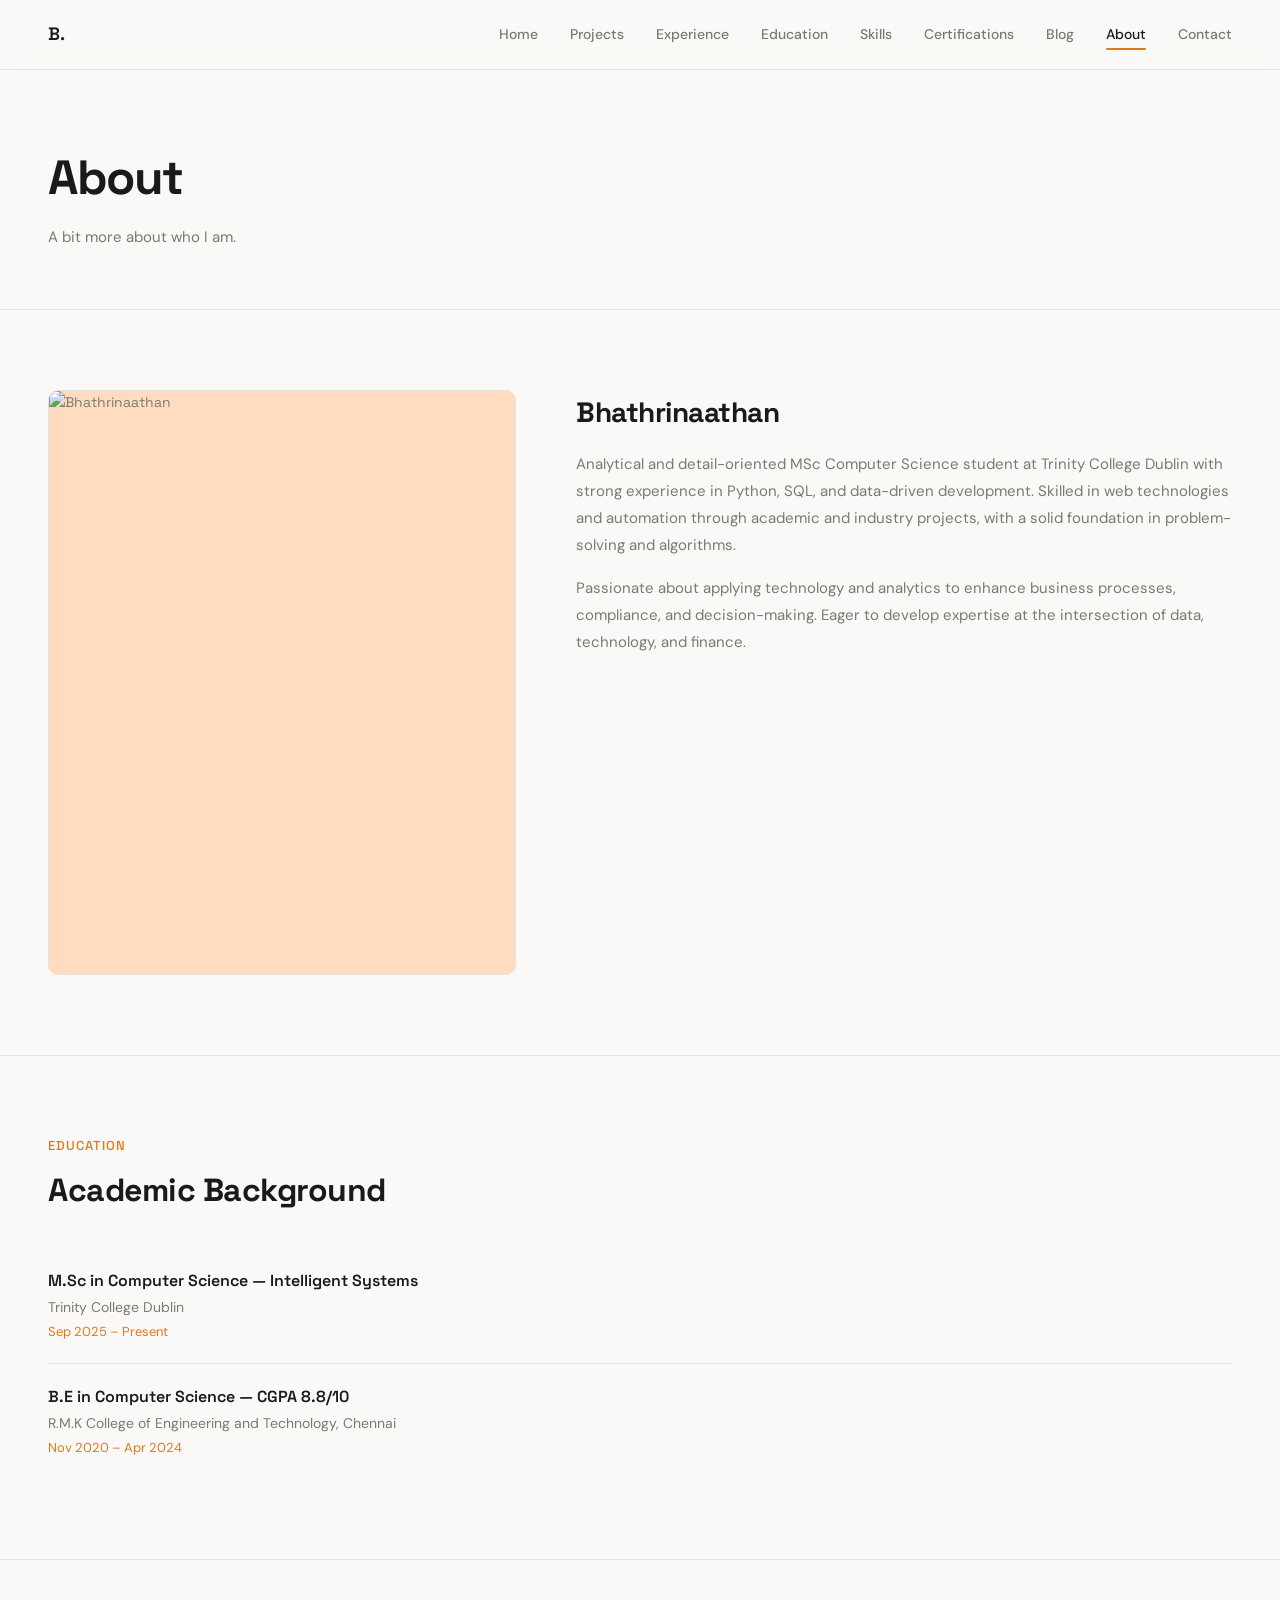
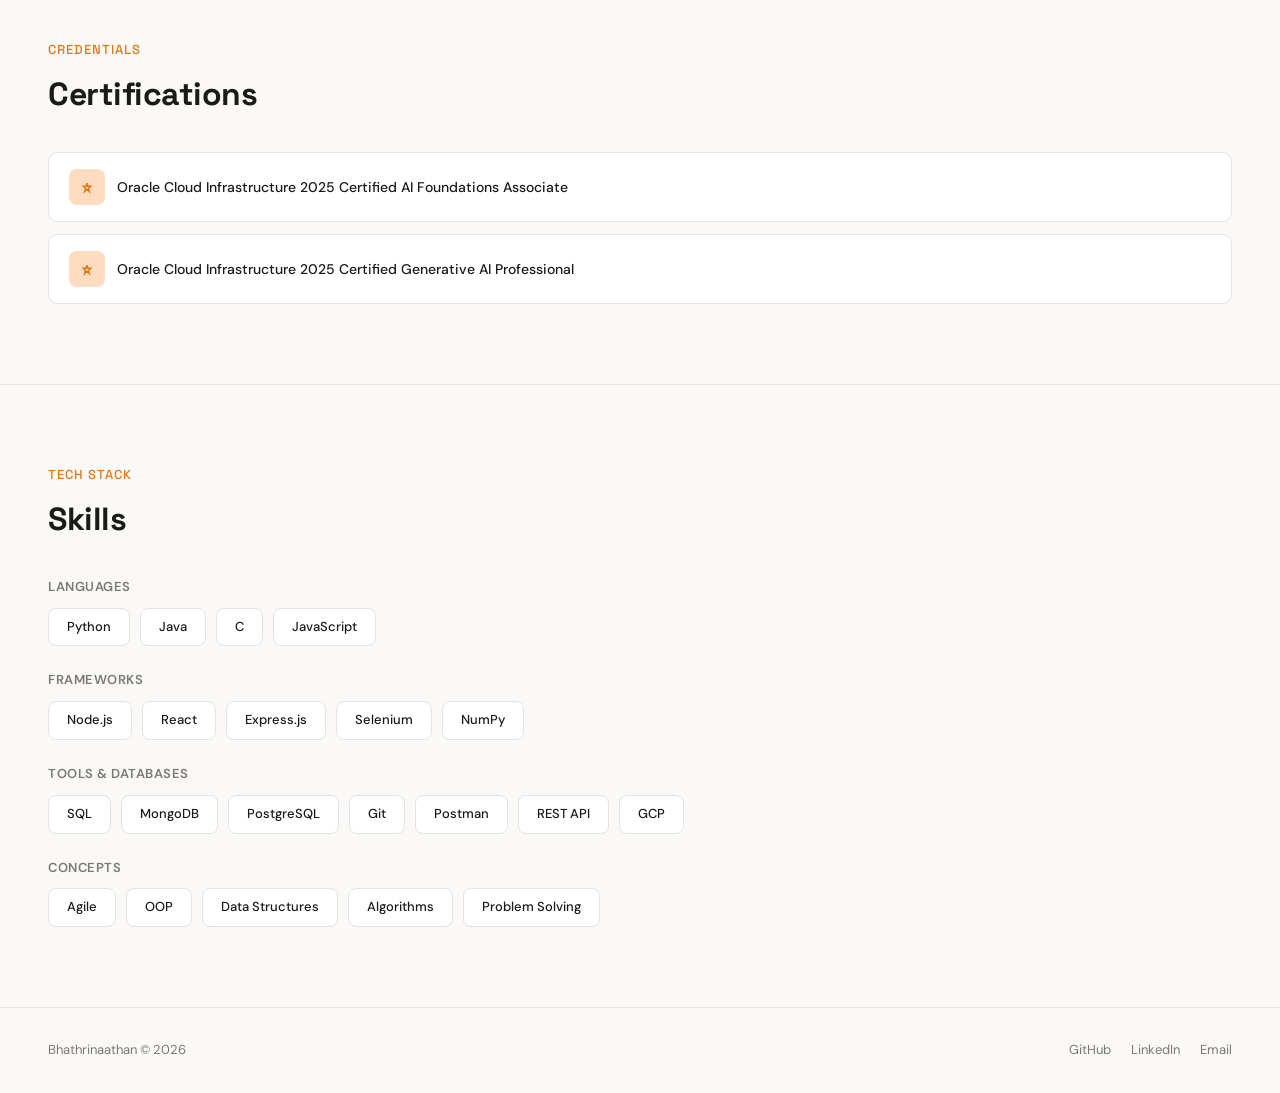
==== about.html @ c06df6a6 "Add files via upload" ====
<!DOCTYPE html>
<html lang="en">
<head>
<meta charset="UTF-8">
<meta name="viewport" content="width=device-width, initial-scale=1.0">
<title>About — Bhathrinaathan</title>
<meta name="description" content="About Bhathrinaathan Muthuramalingam — MSc Computer Science student at Trinity College Dublin specialising in Intelligent Systems.">
<meta property="og:title" content="About — Bhathrinaathan">
<meta property="og:description" content="About Bhathrinaathan Muthuramalingam — MSc Computer Science student at Trinity College Dublin specialising in Intelligent Systems.">
<meta property="og:type" content="website">
<meta name="twitter:card" content="summary">
<link rel="icon" type="image/svg+xml" href="data:image/svg+xml,%3Csvg xmlns='http://www.w3.org/2000/svg' viewBox='0 0 32 32'%3E%3Crect width='32' height='32' rx='8' fill='%23E89849'/%3E%3Ctext x='16' y='22' text-anchor='middle' font-family='system-ui,sans-serif' font-size='20' font-weight='700' fill='white'%3EB%3C/text%3E%3C/svg%3E">
<link rel="stylesheet" href="styles.css">
<style>
.page-hero { padding: 140px 48px 60px; border-bottom: 1px solid var(--border); }
.page-hero h1 { font-family: var(--font-heading); font-size: 48px; font-weight: 700; letter-spacing: -1.5px; }
.page-hero p { color: var(--text-muted); margin-top: 8px; font-size: 15px; }

.about-grid {
  display: grid; grid-template-columns: 1fr 1.4fr; gap: 60px;
  align-items: start;
}
.about-photo {
  width: 100%; aspect-ratio: 4/5; background: var(--accent-light);
  border-radius: var(--radius); border: 1px solid var(--border);
  display: flex; align-items: center; justify-content: center;
  font-family: var(--font-heading); font-size: 14px; color: var(--text-muted);
}
.about-text h2 {
  font-family: var(--font-heading); font-size: 28px; font-weight: 700;
  letter-spacing: -0.5px; margin-bottom: 16px;
}
.about-text p { color: var(--text-muted); font-size: 15px; line-height: 1.8; margin-bottom: 16px; }

.edu-item {
  padding: 20px 0;
  border-bottom: 1px solid var(--border);
}
.edu-item:last-child { border-bottom: none; }
.edu-degree {
  font-family: var(--font-heading); font-size: 16px; font-weight: 600;
}
.edu-school { font-size: 14px; color: var(--text-muted); margin-top: 2px; }
.edu-date { font-size: 13px; color: var(--accent); margin-top: 4px; }

.cert-list { display: flex; flex-direction: column; gap: 12px; }
.cert-item {
  padding: 16px 20px; background: var(--bg-card);
  border: 1px solid var(--border); border-radius: var(--radius);
  font-size: 14px; font-weight: 500;
  display: flex; align-items: center; gap: 12px;
}
.cert-icon {
  width: 36px; height: 36px; border-radius: 8px;
  background: var(--accent-light); display: flex; align-items: center; justify-content: center;
  flex-shrink: 0;
}

@media (max-width: 768px) {
  .about-grid { grid-template-columns: 1fr; }
}
</style>
</head>
<body>
<nav class="nav">
  <a href="index.html" class="nav-logo">B.</a>
  <div class="nav-links">
    <a href="index.html">Home</a>
    <a href="index.html#projects">Projects</a>
    <a href="index.html#experience">Experience</a>
    <a href="index.html#education">Education</a>
    <a href="index.html#skills">Skills</a>
    <a href="index.html#certifications">Certifications</a>
    <a href="index.html#blog">Blog</a>
    <a href="about.html" class="active">About</a>
    <a href="index.html#contact">Contact</a>
  </div>
</nav>

<section class="page-hero">
  <h1 class="fade-up">About</h1>
  <p class="fade-up">A bit more about who I am.</p>
</section>

<section class="section">
  <div class="about-grid">
    <div class="about-photo fade-up" style="overflow:hidden;padding:0"><img src="assets/profile.jpg" alt="Bhathrinaathan" style="width:100%;height:100%;object-fit:cover;display:block"></div>
    <div class="about-text fade-up">
      <h2>Bhathrinaathan</h2>
      <p>
        Analytical and detail-oriented MSc Computer Science student at Trinity College Dublin with strong experience in Python, SQL, and data-driven development. Skilled in web technologies and automation through academic and industry projects, with a solid foundation in problem-solving and algorithms.
      </p>
      <p>
        Passionate about applying technology and analytics to enhance business processes, compliance, and decision-making. Eager to develop expertise at the intersection of data, technology, and finance.
      </p>
    </div>
  </div>
</section>

<section class="section" style="border-top:1px solid var(--border)">
  <div class="section-label fade-up">Education</div>
  <h2 class="section-title fade-up">Academic Background</h2>
  <div class="fade-up">
    <div class="edu-item">
      <div class="edu-degree">M.Sc in Computer Science — Intelligent Systems</div>
      <div class="edu-school">Trinity College Dublin</div>
      <div class="edu-date">Sep 2025 – Present</div>
    </div>
    <div class="edu-item">
      <div class="edu-degree">B.E in Computer Science — CGPA 8.8/10</div>
      <div class="edu-school">R.M.K College of Engineering and Technology, Chennai</div>
      <div class="edu-date">Nov 2020 – Apr 2024</div>
    </div>
  </div>
</section>

<section class="section" style="border-top:1px solid var(--border)">
  <div class="section-label fade-up">Credentials</div>
  <h2 class="section-title fade-up">Certifications</h2>
  <div class="cert-list fade-up">
    <div class="cert-item">
      <div class="cert-icon"><svg width="18" height="18" fill="none" stroke="var(--accent)" stroke-width="2" viewBox="0 0 24 24"><path d="M12 15l-3 3 1-4-3-3h4L12 7l1 4h4l-3 3 1 4z"/></svg></div>
      Oracle Cloud Infrastructure 2025 Certified AI Foundations Associate
    </div>
    <div class="cert-item">
      <div class="cert-icon"><svg width="18" height="18" fill="none" stroke="var(--accent)" stroke-width="2" viewBox="0 0 24 24"><path d="M12 15l-3 3 1-4-3-3h4L12 7l1 4h4l-3 3 1 4z"/></svg></div>
      Oracle Cloud Infrastructure 2025 Certified Generative AI Professional
    </div>
  </div>
</section>

<section class="section" style="border-top:1px solid var(--border)">
  <div class="section-label fade-up">Tech Stack</div>
  <h2 class="section-title fade-up">Skills</h2>
  <div style="display:flex;flex-direction:column;gap:24px" class="fade-up">
    <div>
      <div style="font-size:13px;font-weight:600;color:var(--text-muted);margin-bottom:10px;text-transform:uppercase;letter-spacing:0.5px">Languages</div>
      <div class="skills-grid">
        <div class="skill-chip">Python</div><div class="skill-chip">Java</div><div class="skill-chip">C</div><div class="skill-chip">JavaScript</div>
      </div>
    </div>
    <div>
      <div style="font-size:13px;font-weight:600;color:var(--text-muted);margin-bottom:10px;text-transform:uppercase;letter-spacing:0.5px">Frameworks</div>
      <div class="skills-grid">
        <div class="skill-chip">Node.js</div><div class="skill-chip">React</div><div class="skill-chip">Express.js</div><div class="skill-chip">Selenium</div><div class="skill-chip">NumPy</div>
      </div>
    </div>
    <div>
      <div style="font-size:13px;font-weight:600;color:var(--text-muted);margin-bottom:10px;text-transform:uppercase;letter-spacing:0.5px">Tools & Databases</div>
      <div class="skills-grid">
        <div class="skill-chip">SQL</div><div class="skill-chip">MongoDB</div><div class="skill-chip">PostgreSQL</div><div class="skill-chip">Git</div><div class="skill-chip">Postman</div><div class="skill-chip">REST API</div><div class="skill-chip">GCP</div>
      </div>
    </div>
    <div>
      <div style="font-size:13px;font-weight:600;color:var(--text-muted);margin-bottom:10px;text-transform:uppercase;letter-spacing:0.5px">Concepts</div>
      <div class="skills-grid">
        <div class="skill-chip">Agile</div><div class="skill-chip">OOP</div><div class="skill-chip">Data Structures</div><div class="skill-chip">Algorithms</div><div class="skill-chip">Problem Solving</div>
      </div>
    </div>
  </div>
</section>

<footer class="footer">
  <span>Bhathrinaathan © 2026</span>
  <div class="footer-links">
    <a href="https://github.com/Bhathrinaathan">GitHub</a>
    <a href="https://linkedin.com/in/bhathrinaathan-muthuramalingam">LinkedIn</a>
    <a href="mailto:muthurab@tcd.ie">Email</a>
  </div>
</footer>

<script>
const observer=new IntersectionObserver(e=>e.forEach(x=>{if(x.isIntersecting){x.target.classList.add('visible');observer.unobserve(x.target)}}),{threshold:.15});
document.querySelectorAll('.fade-up').forEach(el=>observer.observe(el));
</script>
</body>
</html>
---- styles.css ----
/* ── Shared styles for Bhathrinaathan's portfolio ── */
@import url('https://fonts.googleapis.com/css2?family=DM+Sans:ital,opsz,wght@0,9..40,300;0,9..40,400;0,9..40,500;0,9..40,600;1,9..40,400&family=Space+Grotesk:wght@400;500;600;700&display=swap');

:root {
  --font-heading: 'Space Grotesk', sans-serif;
  --font-body: 'DM Sans', sans-serif;
  --accent: oklch(0.68 0.16 55);
  --accent-light: oklch(0.92 0.06 55);
  --accent-hover: oklch(0.6 0.18 55);
  --bg: #faf9f7;
  --bg-card: #ffffff;
  --text: #1a1a18;
  --text-muted: #7a7a72;
  --border: #e4e3df;
  --radius: 10px;
}

*, *::before, *::after { margin: 0; padding: 0; box-sizing: border-box; }

html { scroll-behavior: smooth; }
body {
  font-family: var(--font-body);
  background: var(--bg);
  color: var(--text);
  line-height: 1.6;
  -webkit-font-smoothing: antialiased;
}

a { color: inherit; text-decoration: none; }

/* ── Nav ── */
.nav {
  position: fixed; top: 0; left: 0; right: 0; z-index: 100;
  display: flex; justify-content: space-between; align-items: center;
  padding: 20px 48px;
  background: rgba(250, 249, 247, 0.85);
  backdrop-filter: blur(12px);
  border-bottom: 1px solid var(--border);
}
.nav-logo {
  font-family: var(--font-heading);
  font-size: 18px; font-weight: 600;
  letter-spacing: -0.5px;
}
.nav-links { display: flex; gap: 32px; }
.nav-links a {
  font-size: 14px; font-weight: 500; color: var(--text-muted);
  transition: color 0.2s;
  position: relative;
}
.nav-links a:hover, .nav-links a.active { color: var(--text); }
.nav-links a.active::after {
  content: ''; position: absolute; bottom: -4px; left: 0; right: 0;
  height: 2px; background: var(--accent); border-radius: 1px;
}

/* ── Buttons ── */
.btn {
  display: inline-flex; align-items: center; gap: 8px;
  padding: 12px 24px; border-radius: 8px;
  font-family: var(--font-body); font-size: 14px; font-weight: 500;
  border: none; cursor: pointer; transition: all 0.2s;
}
.btn-primary { background: var(--accent); color: #fff; }
.btn-primary:hover { background: var(--accent-hover); transform: translateY(-1px); }
.btn-secondary { background: transparent; border: 1.5px solid var(--border); color: var(--text); }
.btn-secondary:hover { border-color: var(--accent); color: var(--accent); }

/* ── Project cards ── */
.projects-scroll {
  display: flex; gap: 20px;
  overflow-x: auto; padding-bottom: 16px;
  scroll-snap-type: x mandatory;
  -ms-overflow-style: none; scrollbar-width: thin;
}
.projects-scroll::-webkit-scrollbar { height: 4px; }
.projects-scroll::-webkit-scrollbar-thumb { background: var(--border); border-radius: 2px; }

.project-card {
  min-width: 280px; max-width: 280px;
  background: var(--bg-card);
  border: 1px solid var(--border);
  border-radius: var(--radius);
  padding: 0; overflow: hidden;
  scroll-snap-align: start;
  transition: transform 0.25s, box-shadow 0.25s;
  display: flex; flex-direction: column;
}
.project-card:hover {
  transform: translateY(-4px);
  box-shadow: 0 12px 32px rgba(0,0,0,0.06);
}
.project-card-thumb {
  width: 100%; height: 160px;
  background: var(--accent-light);
  display: flex; align-items: center; justify-content: center;
  font-family: var(--font-heading); font-size: 13px; color: var(--text-muted);
  letter-spacing: 0.5px;
  background-image: repeating-linear-gradient(
    45deg, transparent, transparent 8px,
    rgba(0,0,0,0.02) 8px, rgba(0,0,0,0.02) 9px
  );
}
.project-card-body { padding: 20px; display: flex; flex-direction: column; flex: 1; }
.project-card-title {
  font-family: var(--font-heading);
  font-size: 16px; font-weight: 600; margin-bottom: 6px;
}
.project-card-desc {
  font-size: 13px; color: var(--text-muted); line-height: 1.5;
  margin-bottom: 12px;
  display: -webkit-box; -webkit-line-clamp: 2; -webkit-box-orient: vertical; overflow: hidden;
}
.project-card-tags { display: flex; gap: 6px; flex-wrap: wrap; margin-bottom: 14px; }
.project-card-footer {
  margin-top: auto; padding-top: 4px;
  display: flex; align-items: center; justify-content: space-between; gap: 8px;
}
.project-card-date { font-size: 12px; color: var(--text-muted); }
.btn-github {
  display: inline-flex; align-items: center; gap: 6px;
  padding: 7px 12px; border-radius: 6px;
  background: var(--text); color: #fff;
  font-size: 12px; font-weight: 500;
  text-decoration: none; transition: all 0.2s;
}
.btn-github:hover {
  background: var(--accent); transform: translateY(-1px);
}
.btn-github svg { width: 13px; height: 13px; fill: currentColor; }
.tag {
  padding: 4px 10px; border-radius: 20px;
  font-size: 11px; font-weight: 500;
  background: var(--accent-light); color: var(--accent);
}

/* ── Section helpers ── */
.section { padding: 80px 48px; }
.section-label {
  font-family: var(--font-heading);
  font-size: 13px; font-weight: 500;
  color: var(--accent); letter-spacing: 1px;
  text-transform: uppercase; margin-bottom: 8px;
}
.section-title {
  font-family: var(--font-heading);
  font-size: 32px; font-weight: 700;
  letter-spacing: -0.5px; margin-bottom: 32px;
}

/* ── Scroll animations ── */
.fade-up {
  opacity: 0; transform: translateY(24px);
  transition: opacity 0.6s ease, transform 0.6s ease;
}
.fade-up.visible { opacity: 1; transform: translateY(0); }

/* ── Footer ── */
.footer {
  padding: 32px 48px;
  border-top: 1px solid var(--border);
  display: flex; justify-content: space-between; align-items: center;
  font-size: 13px; color: var(--text-muted);
}
.footer-links { display: flex; gap: 20px; }
.footer-links a:hover { color: var(--accent); }

/* ── Skills ── */
.skills-grid {
  display: flex; gap: 10px; flex-wrap: wrap;
}
.skill-chip {
  padding: 8px 18px; border-radius: 8px;
  background: var(--bg-card); border: 1px solid var(--border);
  font-size: 13px; font-weight: 500;
  transition: all 0.2s;
}
.skill-chip:hover {
  border-color: var(--accent); color: var(--accent);
  background: var(--accent-light);
}

/* ── Responsive ── */
@media (max-width: 768px) {
  .nav { padding: 16px 24px; }
  .nav-links { gap: 20px; }
  .section { padding: 48px 24px; }
  .footer { padding: 24px; flex-direction: column; gap: 12px; }
}
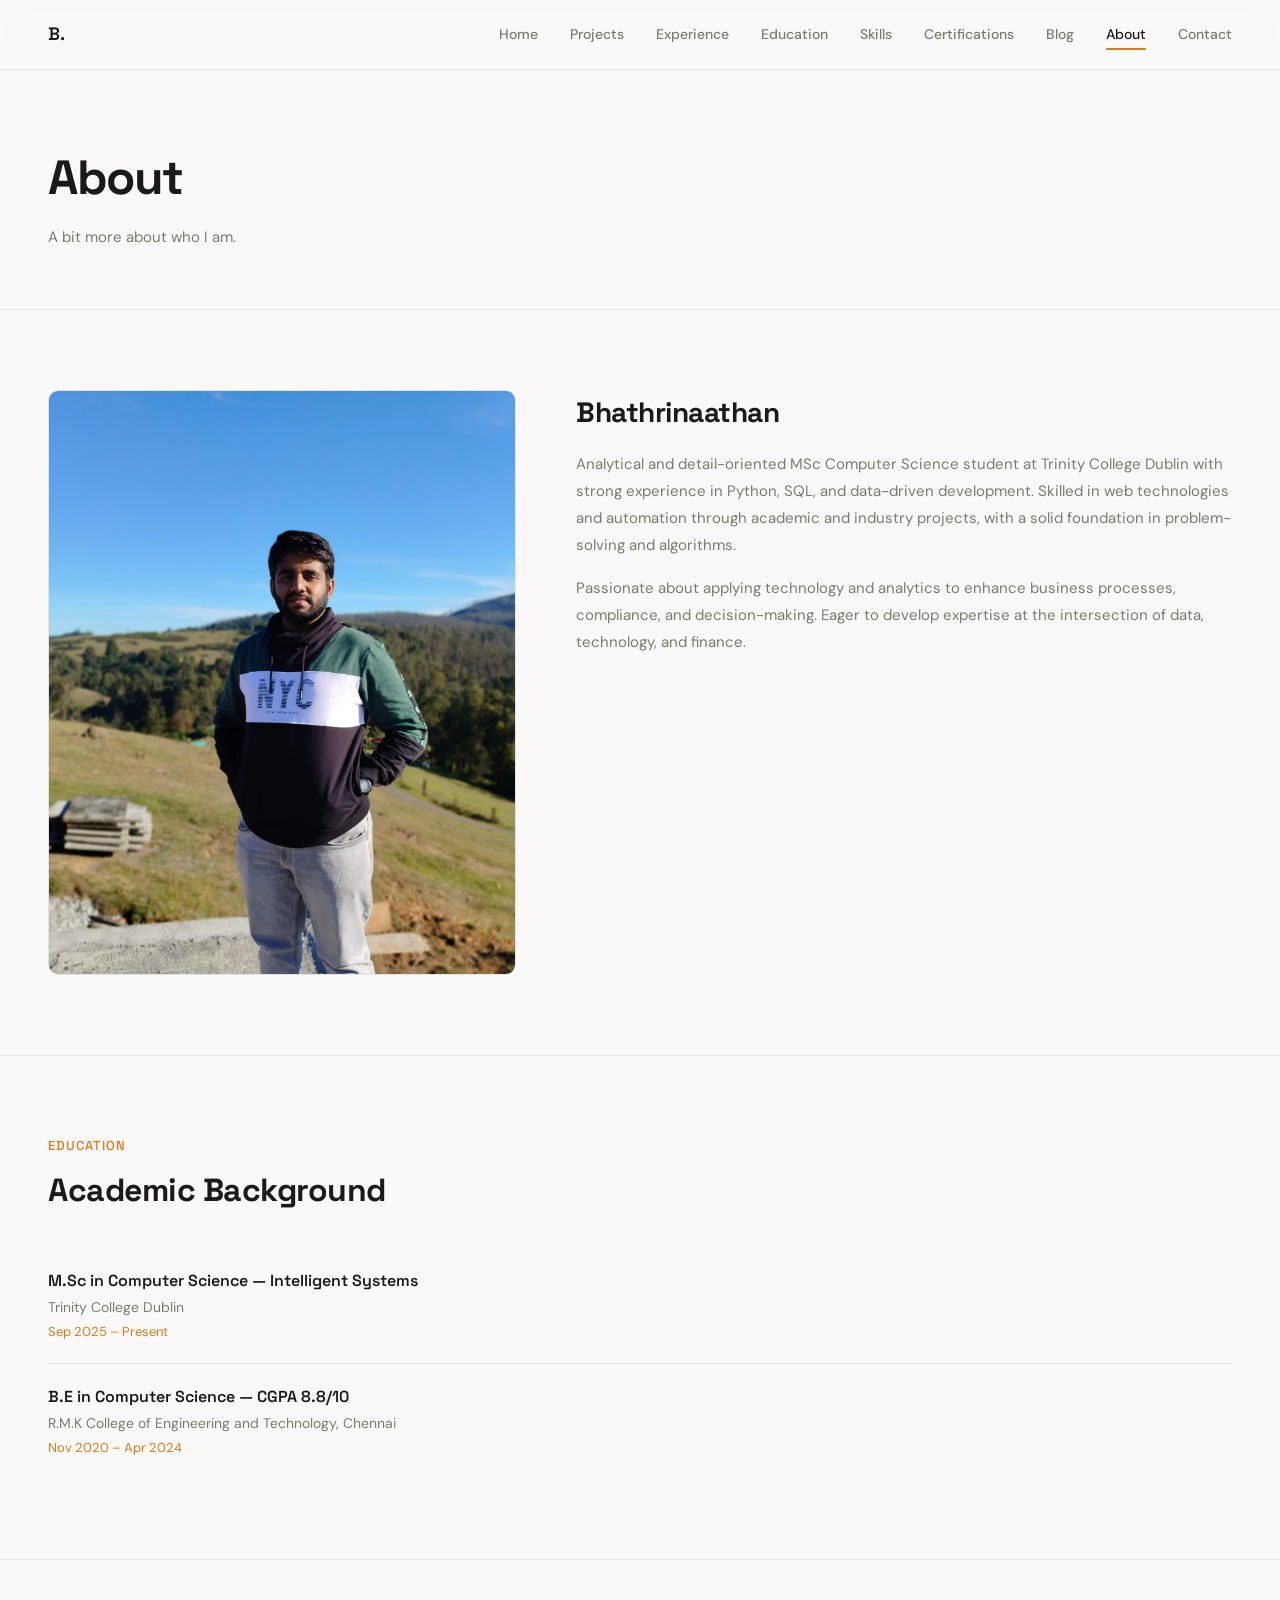
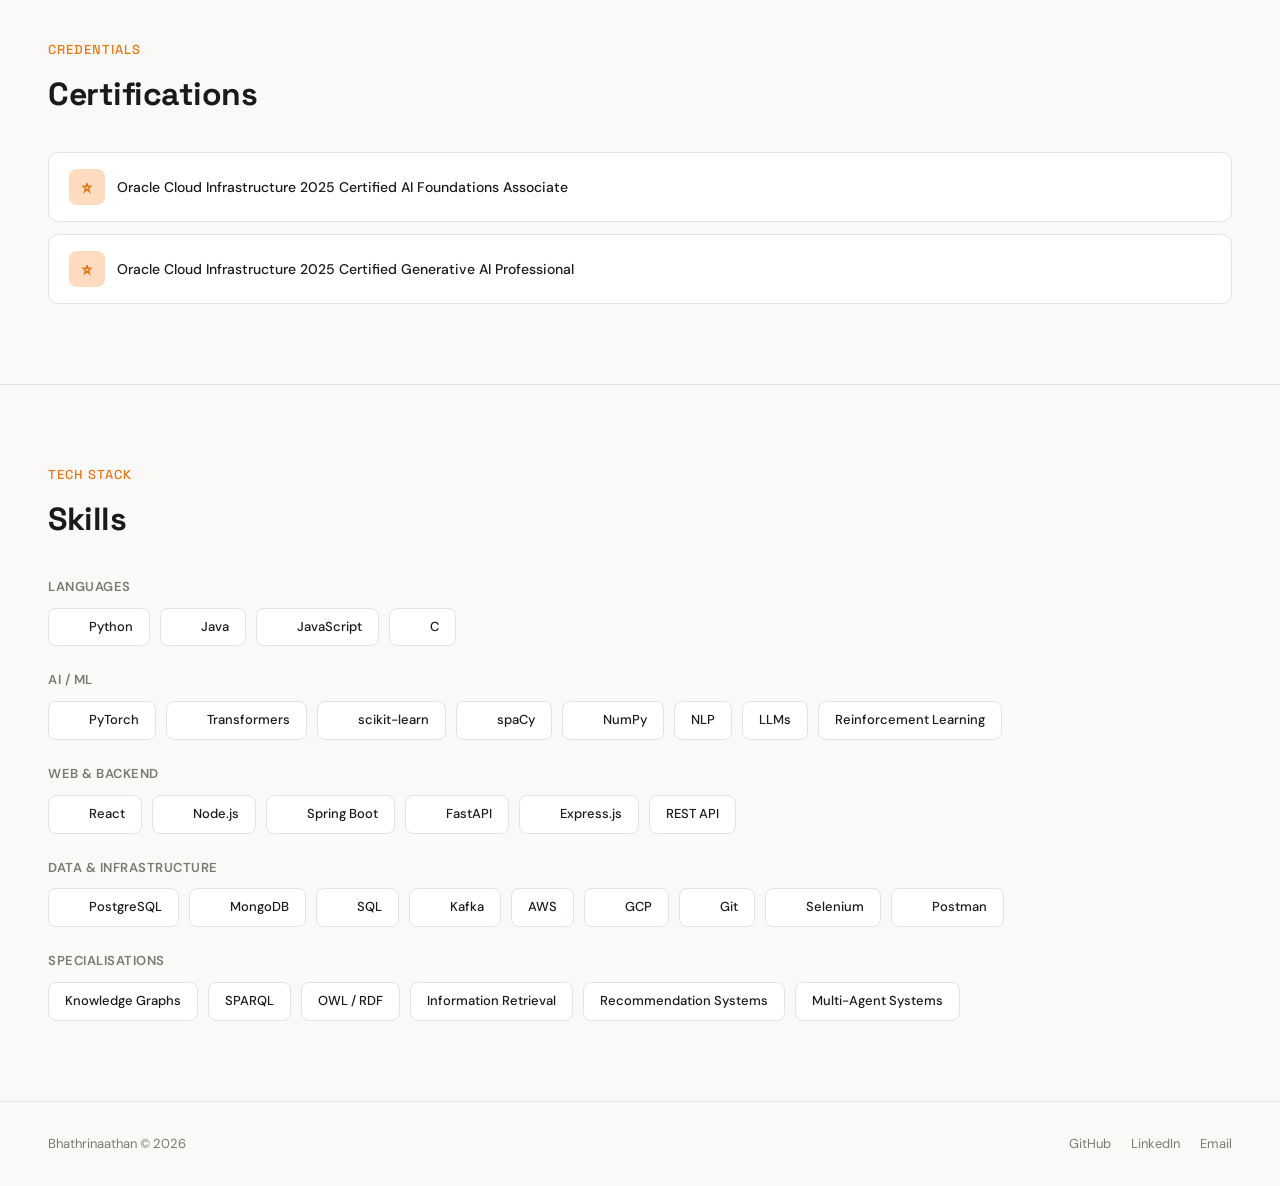
==== commit 3c1ecd94: "Inital Upload" ====
--- a/about.html
+++ b/about.html
@@ -11,6 +11,7 @@
 <meta name="twitter:card" content="summary">
 <link rel="icon" type="image/svg+xml" href="data:image/svg+xml,%3Csvg xmlns='http://www.w3.org/2000/svg' viewBox='0 0 32 32'%3E%3Crect width='32' height='32' rx='8' fill='%23E89849'/%3E%3Ctext x='16' y='22' text-anchor='middle' font-family='system-ui,sans-serif' font-size='20' font-weight='700' fill='white'%3EB%3C/text%3E%3C/svg%3E">
 <link rel="stylesheet" href="styles.css">
+<script src="tech-icons.js"></script>
 <style>
 .page-hero { padding: 140px 48px 60px; border-bottom: 1px solid var(--border); }
 .page-hero h1 { font-family: var(--font-heading); font-size: 48px; font-weight: 700; letter-spacing: -1.5px; }
@@ -136,25 +137,31 @@
     <div>
       <div style="font-size:13px;font-weight:600;color:var(--text-muted);margin-bottom:10px;text-transform:uppercase;letter-spacing:0.5px">Languages</div>
       <div class="skills-grid">
-        <div class="skill-chip">Python</div><div class="skill-chip">Java</div><div class="skill-chip">C</div><div class="skill-chip">JavaScript</div>
+        <div class="skill-chip"><img src="https://cdn.simpleicons.org/python/3776AB" alt="">Python</div><div class="skill-chip"><img src="https://cdn.simpleicons.org/openjdk/007396" alt="">Java</div><div class="skill-chip"><img src="https://cdn.simpleicons.org/javascript/F7DF1E" alt="">JavaScript</div><div class="skill-chip"><img src="https://cdn.simpleicons.org/c/A8B9CC" alt="">C</div>
       </div>
     </div>
     <div>
-      <div style="font-size:13px;font-weight:600;color:var(--text-muted);margin-bottom:10px;text-transform:uppercase;letter-spacing:0.5px">Frameworks</div>
+      <div style="font-size:13px;font-weight:600;color:var(--text-muted);margin-bottom:10px;text-transform:uppercase;letter-spacing:0.5px">AI / ML</div>
       <div class="skills-grid">
-        <div class="skill-chip">Node.js</div><div class="skill-chip">React</div><div class="skill-chip">Express.js</div><div class="skill-chip">Selenium</div><div class="skill-chip">NumPy</div>
+        <div class="skill-chip"><img src="https://cdn.simpleicons.org/pytorch/EE4C2C" alt="">PyTorch</div><div class="skill-chip"><img src="https://cdn.simpleicons.org/huggingface/FFD21E" alt="">Transformers</div><div class="skill-chip"><img src="https://cdn.simpleicons.org/scikitlearn/F7931E" alt="">scikit-learn</div><div class="skill-chip"><img src="https://cdn.simpleicons.org/spacy/09A3D5" alt="">spaCy</div><div class="skill-chip"><img src="https://cdn.simpleicons.org/numpy/013243" alt="">NumPy</div><div class="skill-chip">NLP</div><div class="skill-chip">LLMs</div><div class="skill-chip">Reinforcement Learning</div>
       </div>
     </div>
     <div>
-      <div style="font-size:13px;font-weight:600;color:var(--text-muted);margin-bottom:10px;text-transform:uppercase;letter-spacing:0.5px">Tools & Databases</div>
+      <div style="font-size:13px;font-weight:600;color:var(--text-muted);margin-bottom:10px;text-transform:uppercase;letter-spacing:0.5px">Web & Backend</div>
       <div class="skills-grid">
-        <div class="skill-chip">SQL</div><div class="skill-chip">MongoDB</div><div class="skill-chip">PostgreSQL</div><div class="skill-chip">Git</div><div class="skill-chip">Postman</div><div class="skill-chip">REST API</div><div class="skill-chip">GCP</div>
+        <div class="skill-chip"><img src="https://cdn.simpleicons.org/react/61DAFB" alt="">React</div><div class="skill-chip"><img src="https://cdn.simpleicons.org/nodedotjs/339933" alt="">Node.js</div><div class="skill-chip"><img src="https://cdn.simpleicons.org/springboot/6DB33F" alt="">Spring Boot</div><div class="skill-chip"><img src="https://cdn.simpleicons.org/fastapi/009688" alt="">FastAPI</div><div class="skill-chip"><img src="https://cdn.simpleicons.org/express/000000" alt="">Express.js</div><div class="skill-chip">REST API</div>
       </div>
     </div>
     <div>
-      <div style="font-size:13px;font-weight:600;color:var(--text-muted);margin-bottom:10px;text-transform:uppercase;letter-spacing:0.5px">Concepts</div>
+      <div style="font-size:13px;font-weight:600;color:var(--text-muted);margin-bottom:10px;text-transform:uppercase;letter-spacing:0.5px">Data & Infrastructure</div>
       <div class="skills-grid">
-        <div class="skill-chip">Agile</div><div class="skill-chip">OOP</div><div class="skill-chip">Data Structures</div><div class="skill-chip">Algorithms</div><div class="skill-chip">Problem Solving</div>
+        <div class="skill-chip"><img src="https://cdn.simpleicons.org/postgresql/4169E1" alt="">PostgreSQL</div><div class="skill-chip"><img src="https://cdn.simpleicons.org/mongodb/47A248" alt="">MongoDB</div><div class="skill-chip"><img src="https://cdn.simpleicons.org/mysql/4479A1" alt="">SQL</div><div class="skill-chip"><img src="https://cdn.simpleicons.org/apachekafka/231F20" alt="">Kafka</div><div class="skill-chip">AWS</div><div class="skill-chip"><img src="https://cdn.simpleicons.org/googlecloud/4285F4" alt="">GCP</div><div class="skill-chip"><img src="https://cdn.simpleicons.org/git/F05032" alt="">Git</div><div class="skill-chip"><img src="https://cdn.simpleicons.org/selenium/43B02A" alt="">Selenium</div><div class="skill-chip"><img src="https://cdn.simpleicons.org/postman/FF6C37" alt="">Postman</div>
+      </div>
+    </div>
+    <div>
+      <div style="font-size:13px;font-weight:600;color:var(--text-muted);margin-bottom:10px;text-transform:uppercase;letter-spacing:0.5px">Specialisations</div>
+      <div class="skills-grid">
+        <div class="skill-chip">Knowledge Graphs</div><div class="skill-chip">SPARQL</div><div class="skill-chip">OWL / RDF</div><div class="skill-chip">Information Retrieval</div><div class="skill-chip">Recommendation Systems</div><div class="skill-chip">Multi-Agent Systems</div>
       </div>
     </div>
   </div>
--- a/styles.css
+++ b/styles.css
@@ -85,31 +85,45 @@
   scroll-snap-align: start;
   transition: transform 0.25s, box-shadow 0.25s;
   display: flex; flex-direction: column;
+  position: relative;
+}
+.project-card::before {
+  content: ''; position: absolute; top: 0; left: 0; right: 0;
+  height: 3px; background: var(--accent);
+  transform: scaleX(0); transform-origin: left;
+  transition: transform 0.35s ease;
 }
 .project-card:hover {
   transform: translateY(-4px);
   box-shadow: 0 12px 32px rgba(0,0,0,0.06);
 }
-.project-card-thumb {
-  width: 100%; height: 160px;
-  background: var(--accent-light);
-  display: flex; align-items: center; justify-content: center;
-  font-family: var(--font-heading); font-size: 13px; color: var(--text-muted);
-  letter-spacing: 0.5px;
-  background-image: repeating-linear-gradient(
-    45deg, transparent, transparent 8px,
-    rgba(0,0,0,0.02) 8px, rgba(0,0,0,0.02) 9px
-  );
-}
-.project-card-body { padding: 20px; display: flex; flex-direction: column; flex: 1; }
+.project-card:hover::before { transform: scaleX(1); }
+
+.project-card-tech {
+  display: flex; align-items: center; gap: 10px;
+  padding: 20px 20px 0; min-height: 24px;
+}
+.project-card-tech img {
+  width: 22px; height: 22px;
+  transition: transform 0.25s;
+}
+.project-card:hover .project-card-tech img {
+  transform: translateY(-2px);
+}
+.project-card-tech-more {
+  font-size: 11px; color: var(--text-muted);
+  font-weight: 500;
+}
+.project-card-body { padding: 16px 20px 20px; display: flex; flex-direction: column; flex: 1; }
 .project-card-title {
   font-family: var(--font-heading);
-  font-size: 16px; font-weight: 600; margin-bottom: 6px;
+  font-size: 17px; font-weight: 600; margin-bottom: 6px;
+  letter-spacing: -0.3px;
 }
 .project-card-desc {
-  font-size: 13px; color: var(--text-muted); line-height: 1.5;
-  margin-bottom: 12px;
-  display: -webkit-box; -webkit-line-clamp: 2; -webkit-box-orient: vertical; overflow: hidden;
+  font-size: 13px; color: var(--text-muted); line-height: 1.55;
+  margin-bottom: 14px;
+  display: -webkit-box; -webkit-line-clamp: 3; -webkit-box-orient: vertical; overflow: hidden;
 }
 .project-card-tags { display: flex; gap: 6px; flex-wrap: wrap; margin-bottom: 14px; }
 .project-card-footer {
@@ -170,14 +184,20 @@
   display: flex; gap: 10px; flex-wrap: wrap;
 }
 .skill-chip {
-  padding: 8px 18px; border-radius: 8px;
+  display: inline-flex; align-items: center; gap: 8px;
+  padding: 8px 16px; border-radius: 8px;
   background: var(--bg-card); border: 1px solid var(--border);
   font-size: 13px; font-weight: 500;
   transition: all 0.2s;
 }
+.skill-chip img {
+  width: 16px; height: 16px;
+  flex-shrink: 0;
+}
 .skill-chip:hover {
   border-color: var(--accent); color: var(--accent);
   background: var(--accent-light);
+  transform: translateY(-1px);
 }
 
 /* ── Responsive ── */
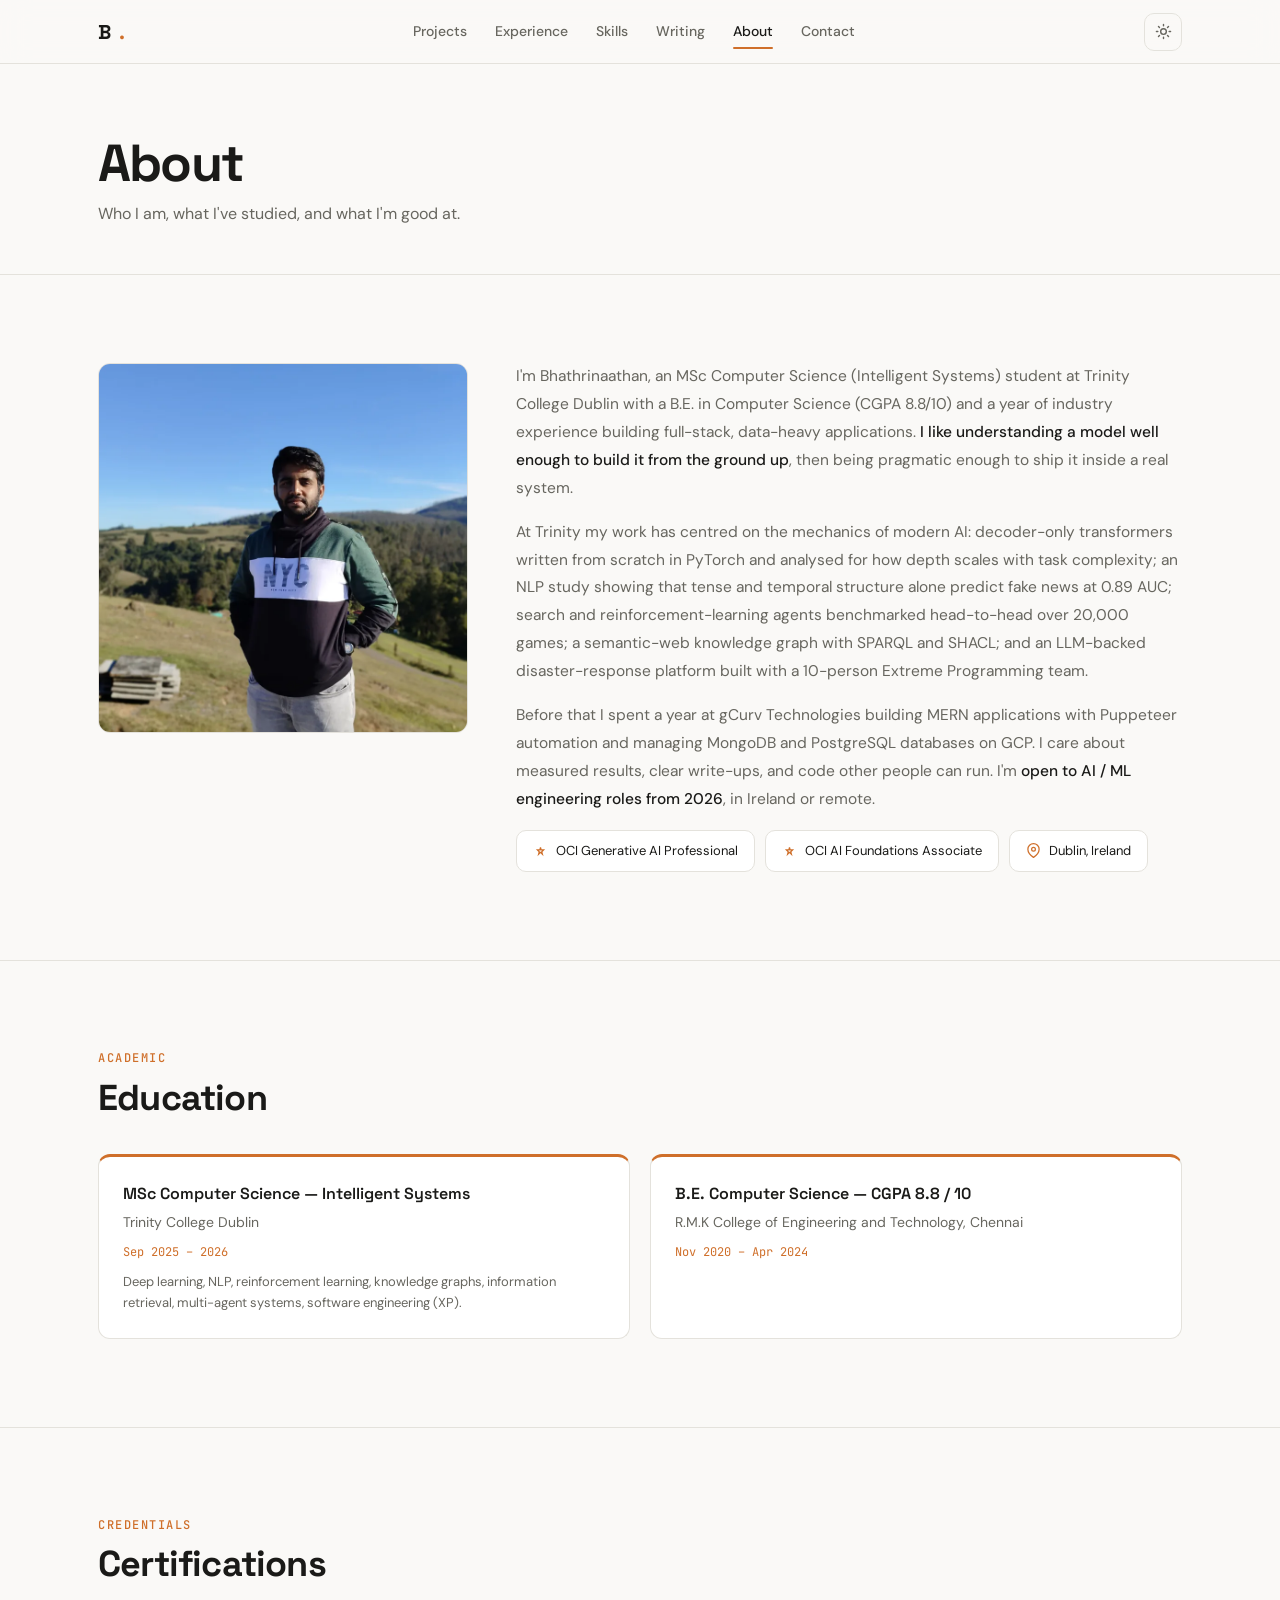
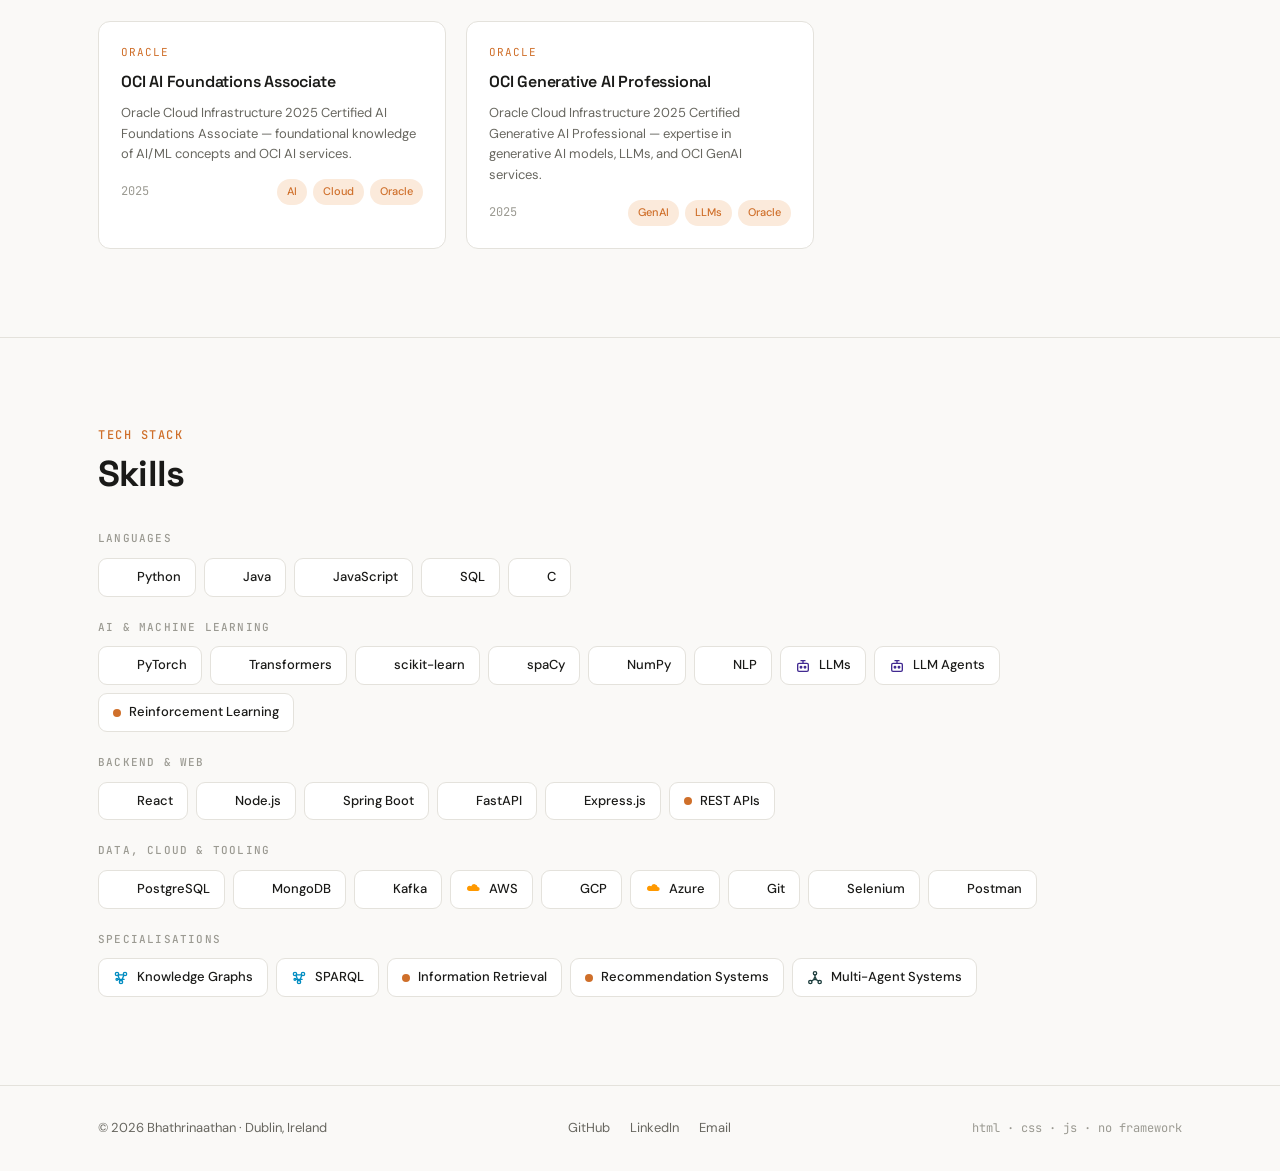
==== commit 1bd189cf: "Redesign: dark mode, terminal hero, featured projects, performance and SEO - Light/dark theme via CS" ====
--- a/about.html
+++ b/about.html
@@ -4,181 +4,154 @@
 <meta charset="UTF-8">
 <meta name="viewport" content="width=device-width, initial-scale=1.0">
 <title>About — Bhathrinaathan</title>
-<meta name="description" content="About Bhathrinaathan Muthuramalingam — MSc Computer Science student at Trinity College Dublin specialising in Intelligent Systems.">
+<meta name="description" content="About Bhathrinaathan Muthuramalingam — AI / ML engineer and MSc Computer Science (Intelligent Systems) student at Trinity College Dublin.">
+<link rel="canonical" href="https://bhathrinaathan.github.io/about.html">
+<meta name="theme-color" content="#faf9f7">
+<meta property="og:type" content="website">
 <meta property="og:title" content="About — Bhathrinaathan">
-<meta property="og:description" content="About Bhathrinaathan Muthuramalingam — MSc Computer Science student at Trinity College Dublin specialising in Intelligent Systems.">
-<meta property="og:type" content="website">
-<meta name="twitter:card" content="summary">
+<meta property="og:description" content="About Bhathrinaathan Muthuramalingam — AI / ML engineer and MSc Computer Science (Intelligent Systems) student at Trinity College Dublin.">
+<meta property="og:url" content="https://bhathrinaathan.github.io/about.html">
+<meta property="og:image" content="https://bhathrinaathan.github.io/assets/og-image.png">
+<meta name="twitter:card" content="summary_large_image">
 <link rel="icon" type="image/svg+xml" href="data:image/svg+xml,%3Csvg xmlns='http://www.w3.org/2000/svg' viewBox='0 0 32 32'%3E%3Crect width='32' height='32' rx='8' fill='%23E89849'/%3E%3Ctext x='16' y='22' text-anchor='middle' font-family='system-ui,sans-serif' font-size='20' font-weight='700' fill='white'%3EB%3C/text%3E%3C/svg%3E">
-<link rel="stylesheet" href="styles.css">
-<script src="tech-icons.js"></script>
-<style>
-.page-hero { padding: 140px 48px 60px; border-bottom: 1px solid var(--border); }
-.page-hero h1 { font-family: var(--font-heading); font-size: 48px; font-weight: 700; letter-spacing: -1.5px; }
-.page-hero p { color: var(--text-muted); margin-top: 8px; font-size: 15px; }
-
-.about-grid {
-  display: grid; grid-template-columns: 1fr 1.4fr; gap: 60px;
-  align-items: start;
-}
-.about-photo {
-  width: 100%; aspect-ratio: 4/5; background: var(--accent-light);
-  border-radius: var(--radius); border: 1px solid var(--border);
-  display: flex; align-items: center; justify-content: center;
-  font-family: var(--font-heading); font-size: 14px; color: var(--text-muted);
-}
-.about-text h2 {
-  font-family: var(--font-heading); font-size: 28px; font-weight: 700;
-  letter-spacing: -0.5px; margin-bottom: 16px;
-}
-.about-text p { color: var(--text-muted); font-size: 15px; line-height: 1.8; margin-bottom: 16px; }
-
-.edu-item {
-  padding: 20px 0;
-  border-bottom: 1px solid var(--border);
-}
-.edu-item:last-child { border-bottom: none; }
-.edu-degree {
-  font-family: var(--font-heading); font-size: 16px; font-weight: 600;
-}
-.edu-school { font-size: 14px; color: var(--text-muted); margin-top: 2px; }
-.edu-date { font-size: 13px; color: var(--accent); margin-top: 4px; }
-
-.cert-list { display: flex; flex-direction: column; gap: 12px; }
-.cert-item {
-  padding: 16px 20px; background: var(--bg-card);
-  border: 1px solid var(--border); border-radius: var(--radius);
-  font-size: 14px; font-weight: 500;
-  display: flex; align-items: center; gap: 12px;
-}
-.cert-icon {
-  width: 36px; height: 36px; border-radius: 8px;
-  background: var(--accent-light); display: flex; align-items: center; justify-content: center;
-  flex-shrink: 0;
-}
-
-@media (max-width: 768px) {
-  .about-grid { grid-template-columns: 1fr; }
-}
-</style>
+<script>(function(){try{var t=localStorage.getItem('theme');if(t)document.documentElement.setAttribute('data-theme',t)}catch(e){}})();</script>
+<link rel="preconnect" href="https://fonts.googleapis.com">
+<link rel="preconnect" href="https://fonts.gstatic.com" crossorigin>
+<link rel="stylesheet" href="https://fonts.googleapis.com/css2?family=DM+Sans:ital,opsz,wght@0,9..40,400;0,9..40,500;0,9..40,600;1,9..40,400&family=JetBrains+Mono:wght@400;500&family=Space+Grotesk:wght@500;600;700&display=swap">
+<link rel="stylesheet" href="styles.css?v=20261116b">
 </head>
 <body>
-<nav class="nav">
-  <a href="index.html" class="nav-logo">B.</a>
-  <div class="nav-links">
-    <a href="index.html">Home</a>
-    <a href="index.html#projects">Projects</a>
-    <a href="index.html#experience">Experience</a>
-    <a href="index.html#education">Education</a>
-    <a href="index.html#skills">Skills</a>
-    <a href="index.html#certifications">Certifications</a>
-    <a href="index.html#blog">Blog</a>
-    <a href="about.html" class="active">About</a>
-    <a href="index.html#contact">Contact</a>
+<nav class="nav" id="nav" aria-label="Primary">
+  <div class="nav-inner">
+    <a href="index.html" class="nav-logo" aria-label="Home">B<span class="dot">.</span></a>
+    <div class="nav-links" id="navLinks">
+      <a href="index.html#projects">Projects</a>
+      <a href="index.html#experience">Experience</a>
+      <a href="index.html#skills">Skills</a>
+      <a href="blog.html">Writing</a>
+      <a href="about.html" class="active" aria-current="page">About</a>
+      <a href="contact.html">Contact</a>
+    </div>
+    <div class="nav-actions">
+      <button class="icon-btn theme-toggle" type="button" aria-label="Switch to dark mode" aria-pressed="false">
+        <svg class="ico-sun" viewBox="0 0 24 24" fill="none" stroke="currentColor" stroke-width="2" stroke-linecap="round" aria-hidden="true"><circle cx="12" cy="12" r="4"/><path d="M12 2v2M12 20v2M4.93 4.93l1.41 1.41M17.66 17.66l1.41 1.41M2 12h2M20 12h2M4.93 19.07l1.41-1.41M17.66 6.34l1.41-1.41"/></svg>
+        <svg class="ico-moon" viewBox="0 0 24 24" fill="none" stroke="currentColor" stroke-width="2" stroke-linecap="round" stroke-linejoin="round" aria-hidden="true"><path d="M21 12.79A9 9 0 1111.21 3 7 7 0 0021 12.79z"/></svg>
+      </button>
+      <button class="icon-btn nav-burger" type="button" aria-label="Open menu" aria-expanded="false" aria-controls="navLinks"><span></span><span></span><span></span></button>
+    </div>
   </div>
 </nav>
 
-<section class="page-hero">
+<main>
+<section class="page-hero container">
   <h1 class="fade-up">About</h1>
-  <p class="fade-up">A bit more about who I am.</p>
+  <p class="fade-up">Who I am, what I've studied, and what I'm good at.</p>
 </section>
 
 <section class="section">
-  <div class="about-grid">
-    <div class="about-photo fade-up" style="overflow:hidden;padding:0"><img src="assets/profile.jpg" alt="Bhathrinaathan" style="width:100%;height:100%;object-fit:cover;display:block"></div>
+  <div class="container about-grid">
+    <div class="about-photo fade-up">
+      <picture>
+        <source srcset="assets/profile.webp" type="image/webp">
+        <img src="assets/profile-800.jpg" alt="Bhathrinaathan" width="800" height="800" decoding="async">
+      </picture>
+    </div>
     <div class="about-text fade-up">
-      <h2>Bhathrinaathan</h2>
       <p>
-        Analytical and detail-oriented MSc Computer Science student at Trinity College Dublin with strong experience in Python, SQL, and data-driven development. Skilled in web technologies and automation through academic and industry projects, with a solid foundation in problem-solving and algorithms.
+        I'm Bhathrinaathan, an MSc Computer Science (Intelligent Systems) student at Trinity College Dublin with a B.E. in
+        Computer Science (CGPA 8.8/10) and a year of industry experience building full-stack, data-heavy applications.
+        <strong>I like understanding a model well enough to build it from the ground up</strong>, then being pragmatic enough
+        to ship it inside a real system.
       </p>
       <p>
-        Passionate about applying technology and analytics to enhance business processes, compliance, and decision-making. Eager to develop expertise at the intersection of data, technology, and finance.
+        At Trinity my work has centred on the mechanics of modern AI: decoder-only transformers written from scratch in PyTorch
+        and analysed for how depth scales with task complexity; an NLP study showing that tense and temporal structure alone
+        predict fake news at 0.89 AUC; search and reinforcement-learning agents benchmarked head-to-head over 20,000 games;
+        a semantic-web knowledge graph with SPARQL and SHACL; and an LLM-backed disaster-response platform built with a 10-person
+        Extreme Programming team.
       </p>
-    </div>
-  </div>
-</section>
-
-<section class="section" style="border-top:1px solid var(--border)">
-  <div class="section-label fade-up">Education</div>
-  <h2 class="section-title fade-up">Academic Background</h2>
-  <div class="fade-up">
-    <div class="edu-item">
-      <div class="edu-degree">M.Sc in Computer Science — Intelligent Systems</div>
-      <div class="edu-school">Trinity College Dublin</div>
-      <div class="edu-date">Sep 2025 – Present</div>
-    </div>
-    <div class="edu-item">
-      <div class="edu-degree">B.E in Computer Science — CGPA 8.8/10</div>
-      <div class="edu-school">R.M.K College of Engineering and Technology, Chennai</div>
-      <div class="edu-date">Nov 2020 – Apr 2024</div>
-    </div>
-  </div>
-</section>
-
-<section class="section" style="border-top:1px solid var(--border)">
-  <div class="section-label fade-up">Credentials</div>
-  <h2 class="section-title fade-up">Certifications</h2>
-  <div class="cert-list fade-up">
-    <div class="cert-item">
-      <div class="cert-icon"><svg width="18" height="18" fill="none" stroke="var(--accent)" stroke-width="2" viewBox="0 0 24 24"><path d="M12 15l-3 3 1-4-3-3h4L12 7l1 4h4l-3 3 1 4z"/></svg></div>
-      Oracle Cloud Infrastructure 2025 Certified AI Foundations Associate
-    </div>
-    <div class="cert-item">
-      <div class="cert-icon"><svg width="18" height="18" fill="none" stroke="var(--accent)" stroke-width="2" viewBox="0 0 24 24"><path d="M12 15l-3 3 1-4-3-3h4L12 7l1 4h4l-3 3 1 4z"/></svg></div>
-      Oracle Cloud Infrastructure 2025 Certified Generative AI Professional
-    </div>
-  </div>
-</section>
-
-<section class="section" style="border-top:1px solid var(--border)">
-  <div class="section-label fade-up">Tech Stack</div>
-  <h2 class="section-title fade-up">Skills</h2>
-  <div style="display:flex;flex-direction:column;gap:24px" class="fade-up">
-    <div>
-      <div style="font-size:13px;font-weight:600;color:var(--text-muted);margin-bottom:10px;text-transform:uppercase;letter-spacing:0.5px">Languages</div>
-      <div class="skills-grid">
-        <div class="skill-chip"><img src="https://cdn.simpleicons.org/python/3776AB" alt="">Python</div><div class="skill-chip"><img src="https://cdn.simpleicons.org/openjdk/007396" alt="">Java</div><div class="skill-chip"><img src="https://cdn.simpleicons.org/javascript/F7DF1E" alt="">JavaScript</div><div class="skill-chip"><img src="https://cdn.simpleicons.org/c/A8B9CC" alt="">C</div>
-      </div>
-    </div>
-    <div>
-      <div style="font-size:13px;font-weight:600;color:var(--text-muted);margin-bottom:10px;text-transform:uppercase;letter-spacing:0.5px">AI / ML</div>
-      <div class="skills-grid">
-        <div class="skill-chip"><img src="https://cdn.simpleicons.org/pytorch/EE4C2C" alt="">PyTorch</div><div class="skill-chip"><img src="https://cdn.simpleicons.org/huggingface/FFD21E" alt="">Transformers</div><div class="skill-chip"><img src="https://cdn.simpleicons.org/scikitlearn/F7931E" alt="">scikit-learn</div><div class="skill-chip"><img src="https://cdn.simpleicons.org/spacy/09A3D5" alt="">spaCy</div><div class="skill-chip"><img src="https://cdn.simpleicons.org/numpy/013243" alt="">NumPy</div><div class="skill-chip">NLP</div><div class="skill-chip">LLMs</div><div class="skill-chip">Reinforcement Learning</div>
-      </div>
-    </div>
-    <div>
-      <div style="font-size:13px;font-weight:600;color:var(--text-muted);margin-bottom:10px;text-transform:uppercase;letter-spacing:0.5px">Web & Backend</div>
-      <div class="skills-grid">
-        <div class="skill-chip"><img src="https://cdn.simpleicons.org/react/61DAFB" alt="">React</div><div class="skill-chip"><img src="https://cdn.simpleicons.org/nodedotjs/339933" alt="">Node.js</div><div class="skill-chip"><img src="https://cdn.simpleicons.org/springboot/6DB33F" alt="">Spring Boot</div><div class="skill-chip"><img src="https://cdn.simpleicons.org/fastapi/009688" alt="">FastAPI</div><div class="skill-chip"><img src="https://cdn.simpleicons.org/express/000000" alt="">Express.js</div><div class="skill-chip">REST API</div>
-      </div>
-    </div>
-    <div>
-      <div style="font-size:13px;font-weight:600;color:var(--text-muted);margin-bottom:10px;text-transform:uppercase;letter-spacing:0.5px">Data & Infrastructure</div>
-      <div class="skills-grid">
-        <div class="skill-chip"><img src="https://cdn.simpleicons.org/postgresql/4169E1" alt="">PostgreSQL</div><div class="skill-chip"><img src="https://cdn.simpleicons.org/mongodb/47A248" alt="">MongoDB</div><div class="skill-chip"><img src="https://cdn.simpleicons.org/mysql/4479A1" alt="">SQL</div><div class="skill-chip"><img src="https://cdn.simpleicons.org/apachekafka/231F20" alt="">Kafka</div><div class="skill-chip">AWS</div><div class="skill-chip"><img src="https://cdn.simpleicons.org/googlecloud/4285F4" alt="">GCP</div><div class="skill-chip"><img src="https://cdn.simpleicons.org/git/F05032" alt="">Git</div><div class="skill-chip"><img src="https://cdn.simpleicons.org/selenium/43B02A" alt="">Selenium</div><div class="skill-chip"><img src="https://cdn.simpleicons.org/postman/FF6C37" alt="">Postman</div>
-      </div>
-    </div>
-    <div>
-      <div style="font-size:13px;font-weight:600;color:var(--text-muted);margin-bottom:10px;text-transform:uppercase;letter-spacing:0.5px">Specialisations</div>
-      <div class="skills-grid">
-        <div class="skill-chip">Knowledge Graphs</div><div class="skill-chip">SPARQL</div><div class="skill-chip">OWL / RDF</div><div class="skill-chip">Information Retrieval</div><div class="skill-chip">Recommendation Systems</div><div class="skill-chip">Multi-Agent Systems</div>
+      <p>
+        Before that I spent a year at gCurv Technologies building MERN applications with Puppeteer automation and managing
+        MongoDB and PostgreSQL databases on GCP. I care about measured results, clear write-ups, and code other people can run.
+        I'm <strong>open to AI / ML engineering roles from 2026</strong>, in Ireland or remote.
+      </p>
+      <div class="about-facts">
+        <span class="fact"><svg fill="none" stroke="currentColor" stroke-width="2" viewBox="0 0 24 24" aria-hidden="true"><path d="M12 15l-3 3 1-4-3-3h4L12 7l1 4h4l-3 3 1 4z"/></svg>OCI Generative AI Professional</span>
+        <span class="fact"><svg fill="none" stroke="currentColor" stroke-width="2" viewBox="0 0 24 24" aria-hidden="true"><path d="M12 15l-3 3 1-4-3-3h4L12 7l1 4h4l-3 3 1 4z"/></svg>OCI AI Foundations Associate</span>
+        <span class="fact"><svg fill="none" stroke="currentColor" stroke-width="2" viewBox="0 0 24 24" aria-hidden="true"><path d="M21 10c0 7-9 13-9 13s-9-6-9-13a9 9 0 0118 0z"/><circle cx="12" cy="10" r="3"/></svg>Dublin, Ireland</span>
       </div>
     </div>
   </div>
 </section>
 
+<section class="section">
+  <div class="container">
+    <div class="section-head fade-up"><div><div class="section-label">Academic</div><h2 class="section-title">Education</h2></div></div>
+    <div class="edu-cards fade-up">
+      <div class="edu-card">
+        <div class="edu-degree">MSc Computer Science — Intelligent Systems</div>
+        <div class="edu-school">Trinity College Dublin</div>
+        <div class="edu-date">Sep 2025 – 2026</div>
+        <div class="edu-note">Deep learning, NLP, reinforcement learning, knowledge graphs, information retrieval, multi-agent systems, software engineering (XP).</div>
+      </div>
+      <div class="edu-card">
+        <div class="edu-degree">B.E. Computer Science — CGPA 8.8 / 10</div>
+        <div class="edu-school">R.M.K College of Engineering and Technology, Chennai</div>
+        <div class="edu-date">Nov 2020 – Apr 2024</div>
+      </div>
+    </div>
+  </div>
+</section>
+
+<section class="section">
+  <div class="container">
+    <div class="section-head fade-up"><div><div class="section-label">Credentials</div><h2 class="section-title">Certifications</h2></div></div>
+    <div class="cert-grid fade-up" id="certsContainer"></div>
+  </div>
+</section>
+
+<section class="section">
+  <div class="container">
+    <div class="section-head fade-up"><div><div class="section-label">Tech stack</div><h2 class="section-title">Skills</h2></div></div>
+    <div class="skills-groups fade-up" id="skillsContainer"></div>
+  </div>
+</section>
+</main>
+
 <footer class="footer">
-  <span>Bhathrinaathan © 2026</span>
-  <div class="footer-links">
-    <a href="https://github.com/Bhathrinaathan">GitHub</a>
-    <a href="https://linkedin.com/in/bhathrinaathan-muthuramalingam">LinkedIn</a>
-    <a href="mailto:muthurab@tcd.ie">Email</a>
+  <div class="container footer-inner">
+    <span>© 2026 Bhathrinaathan · Dublin, Ireland</span>
+    <div class="footer-links">
+      <a href="https://github.com/Bhathrinaathan" target="_blank" rel="noopener">GitHub</a>
+      <a href="https://linkedin.com/in/bhathrinaathan-muthuramalingam" target="_blank" rel="noopener">LinkedIn</a>
+      <a href="mailto:bhathrinaathan@gmail.com">Email</a>
+    </div>
+    <span class="mono">html · css · js · no framework</span>
   </div>
 </footer>
 
+<script src="tech-icons.js?v=20261116"></script>
+<script src="site.js?v=20261116"></script>
 <script>
-const observer=new IntersectionObserver(e=>e.forEach(x=>{if(x.isIntersecting){x.target.classList.add('visible');observer.unobserve(x.target)}}),{threshold:.15});
-document.querySelectorAll('.fade-up').forEach(el=>observer.observe(el));
+(function () {
+  const { esc, isUrl, renderSkills } = window.site;
+  renderSkills(document.getElementById('skillsContainer'));
+  fetch('certifications.json').then(r => r.json()).then(certs => {
+    const c = document.getElementById('certsContainer');
+    certs.forEach(x => {
+      const el = document.createElement(isUrl(x.link) ? 'a' : 'div');
+      if (isUrl(x.link)) { el.href = x.link; el.target = '_blank'; el.rel = 'noopener'; }
+      el.className = 'cert-card';
+      el.innerHTML = `
+        <div class="cert-issuer">${esc(x.issuer)}</div>
+        <div class="cert-title">${esc(x.title)}</div>
+        <div class="cert-desc">${esc(x.description)}</div>
+        <div class="cert-footer"><span class="cert-date">${esc(x.date)}</span>
+          <div class="project-card-tags">${(x.tags || []).map(t => `<span class="tag">${esc(t)}</span>`).join('')}</div></div>`;
+      c.appendChild(el);
+    });
+  }).catch(() => {});
+})();
 </script>
 </body>
 </html>
--- a/styles.css
+++ b/styles.css
@@ -1,209 +1,528 @@
-/* ── Shared styles for Bhathrinaathan's portfolio ── */
-@import url('https://fonts.googleapis.com/css2?family=DM+Sans:ital,opsz,wght@0,9..40,300;0,9..40,400;0,9..40,500;0,9..40,600;1,9..40,400&family=Space+Grotesk:wght@400;500;600;700&display=swap');
+/* ──────────────────────────────────────────────────────────────
+   Bhathrinaathan — portfolio design system
+   Light + dark themes via CSS custom properties.
+   Theme is chosen by [data-theme] on <html> (set by site.js),
+   falling back to the OS preference.
+   ────────────────────────────────────────────────────────────── */
 
 :root {
-  --font-heading: 'Space Grotesk', sans-serif;
-  --font-body: 'DM Sans', sans-serif;
-  --accent: oklch(0.68 0.16 55);
-  --accent-light: oklch(0.92 0.06 55);
-  --accent-hover: oklch(0.6 0.18 55);
+  --font-heading: 'Space Grotesk', system-ui, sans-serif;
+  --font-body: 'DM Sans', system-ui, sans-serif;
+  --font-mono: 'JetBrains Mono', ui-monospace, SFMono-Regular, Menlo, monospace;
+
+  --radius: 12px;
+  --radius-sm: 8px;
+  --nav-h: 64px;
+  --gutter: 48px;
+  --max-w: 1180px;
+
+  /* light */
+  color-scheme: light;
   --bg: #faf9f7;
+  --bg-elev: #f3f1ec;
   --bg-card: #ffffff;
   --text: #1a1a18;
-  --text-muted: #7a7a72;
-  --border: #e4e3df;
-  --radius: 10px;
-}
-
+  --text-muted: #67665f;
+  --text-faint: #9b9a92;
+  --border: #e4e2dc;
+  --border-strong: #cfcdc5;
+  --accent: #cf6f2a;
+  --accent-hover: #b65d1f;
+  --accent-soft: #fbeadb;
+  --accent-ink: #ffffff;
+  --shadow: 0 12px 32px rgba(20, 15, 5, 0.08);
+  --shadow-sm: 0 4px 14px rgba(20, 15, 5, 0.06);
+  --nav-bg: rgba(250, 249, 247, 0.82);
+  --term-bg: #16161a;
+  --term-text: #e6e6ea;
+  --term-key: #f0a055;
+  --term-str: #9ad0a0;
+  --term-num: #8fb6ff;
+  --term-muted: #6f6f7a;
+  --sel: #fbd8b8;
+}
+
+@media (prefers-color-scheme: dark) {
+  :root:not([data-theme="light"]) {
+    color-scheme: dark;
+    --bg: #0f0f0e;
+    --bg-elev: #151514;
+    --bg-card: #1a1a19;
+    --text: #ecebe6;
+    --text-muted: #a3a29a;
+    --text-faint: #6f6e67;
+    --border: #2a2a28;
+    --border-strong: #3a3a37;
+    --accent: #f0a055;
+    --accent-hover: #f6b26e;
+    --accent-soft: rgba(240, 160, 85, 0.13);
+    --accent-ink: #141210;
+    --shadow: 0 16px 40px rgba(0, 0, 0, 0.45);
+    --shadow-sm: 0 6px 18px rgba(0, 0, 0, 0.35);
+    --nav-bg: rgba(15, 15, 14, 0.78);
+    --term-bg: #121214;
+    --sel: #5a3a1a;
+  }
+}
+:root[data-theme="dark"] {
+  color-scheme: dark;
+  --bg: #0f0f0e;
+  --bg-elev: #151514;
+  --bg-card: #1a1a19;
+  --text: #ecebe6;
+  --text-muted: #a3a29a;
+  --text-faint: #6f6e67;
+  --border: #2a2a28;
+  --border-strong: #3a3a37;
+  --accent: #f0a055;
+  --accent-hover: #f6b26e;
+  --accent-soft: rgba(240, 160, 85, 0.13);
+  --accent-ink: #141210;
+  --shadow: 0 16px 40px rgba(0, 0, 0, 0.45);
+  --shadow-sm: 0 6px 18px rgba(0, 0, 0, 0.35);
+  --nav-bg: rgba(15, 15, 14, 0.78);
+  --term-bg: #121214;
+  --sel: #5a3a1a;
+}
+
+/* ── Reset ── */
 *, *::before, *::after { margin: 0; padding: 0; box-sizing: border-box; }
-
-html { scroll-behavior: smooth; }
+html { scroll-behavior: smooth; -webkit-text-size-adjust: 100%; }
 body {
   font-family: var(--font-body);
   background: var(--bg);
   color: var(--text);
   line-height: 1.6;
   -webkit-font-smoothing: antialiased;
-}
-
+  transition: background-color 0.25s ease, color 0.25s ease;
+  overflow-x: hidden;
+}
+img, svg { display: block; max-width: 100%; }
 a { color: inherit; text-decoration: none; }
+button { font: inherit; color: inherit; background: none; border: 0; cursor: pointer; }
+::selection { background: var(--sel); }
+:focus-visible { outline: 2px solid var(--accent); outline-offset: 3px; border-radius: 4px; }
+.sr-only { position: absolute; width: 1px; height: 1px; overflow: hidden; clip: rect(0 0 0 0); white-space: nowrap; }
+
+/* ── Layout helpers ── */
+.container { max-width: var(--max-w); margin: 0 auto; padding-left: var(--gutter); padding-right: var(--gutter); }
+.section { padding: 88px 0; border-top: 1px solid var(--border); }
+.section-head {
+  display: flex; justify-content: space-between; align-items: flex-end; gap: 24px;
+  margin-bottom: 36px;
+}
+.section-label {
+  font-family: var(--font-mono);
+  font-size: 12px; font-weight: 500; letter-spacing: 1.5px;
+  color: var(--accent); text-transform: uppercase; margin-bottom: 10px;
+}
+.section-title {
+  font-family: var(--font-heading);
+  font-size: clamp(28px, 3.2vw, 36px); font-weight: 700;
+  letter-spacing: -0.8px; line-height: 1.1;
+}
+.section-sub { color: var(--text-muted); font-size: 15px; margin-top: 10px; max-width: 560px; }
+.link-arrow { font-size: 14px; font-weight: 500; color: var(--accent); white-space: nowrap; }
+.link-arrow:hover { color: var(--accent-hover); text-decoration: underline; text-underline-offset: 3px; }
 
 /* ── Nav ── */
 .nav {
   position: fixed; top: 0; left: 0; right: 0; z-index: 100;
-  display: flex; justify-content: space-between; align-items: center;
-  padding: 20px 48px;
-  background: rgba(250, 249, 247, 0.85);
-  backdrop-filter: blur(12px);
+  height: var(--nav-h);
+  background: var(--nav-bg);
+  -webkit-backdrop-filter: blur(14px); backdrop-filter: blur(14px);
   border-bottom: 1px solid var(--border);
 }
+.nav-inner {
+  max-width: var(--max-w); margin: 0 auto; height: 100%;
+  padding: 0 var(--gutter);
+  display: flex; align-items: center; justify-content: space-between; gap: 24px;
+}
 .nav-logo {
-  font-family: var(--font-heading);
-  font-size: 18px; font-weight: 600;
-  letter-spacing: -0.5px;
-}
-.nav-links { display: flex; gap: 32px; }
+  font-family: var(--font-heading); font-size: 20px; font-weight: 700; letter-spacing: -0.5px;
+  display: inline-flex; align-items: center; gap: 8px;
+}
+.nav-logo .dot { color: var(--accent); }
+.nav-links { display: flex; gap: 28px; }
 .nav-links a {
   font-size: 14px; font-weight: 500; color: var(--text-muted);
-  transition: color 0.2s;
-  position: relative;
+  position: relative; padding: 6px 0; transition: color 0.2s;
 }
 .nav-links a:hover, .nav-links a.active { color: var(--text); }
 .nav-links a.active::after {
-  content: ''; position: absolute; bottom: -4px; left: 0; right: 0;
+  content: ''; position: absolute; left: 0; right: 0; bottom: 0;
   height: 2px; background: var(--accent); border-radius: 1px;
 }
+.nav-actions { display: flex; align-items: center; gap: 8px; }
+.icon-btn {
+  width: 38px; height: 38px; border-radius: 10px;
+  display: inline-flex; align-items: center; justify-content: center;
+  border: 1px solid var(--border); color: var(--text-muted);
+  transition: border-color 0.2s, color 0.2s, background 0.2s;
+}
+.icon-btn:hover { border-color: var(--accent); color: var(--accent); background: var(--accent-soft); }
+.icon-btn svg { width: 17px; height: 17px; }
+.theme-toggle .ico-moon { display: none; }
+:root[data-theme="dark"] .theme-toggle .ico-sun { display: none; }
+:root[data-theme="dark"] .theme-toggle .ico-moon { display: block; }
+@media (prefers-color-scheme: dark) {
+  :root:not([data-theme="light"]) .theme-toggle .ico-sun { display: none; }
+  :root:not([data-theme="light"]) .theme-toggle .ico-moon { display: block; }
+}
+.nav-burger { display: none; flex-direction: column; gap: 4px; }
+.nav-burger span { width: 16px; height: 2px; background: currentColor; border-radius: 2px; transition: transform 0.25s, opacity 0.2s; }
+.nav.open .nav-burger span:nth-child(1) { transform: translateY(6px) rotate(45deg); }
+.nav.open .nav-burger span:nth-child(2) { opacity: 0; }
+.nav.open .nav-burger span:nth-child(3) { transform: translateY(-6px) rotate(-45deg); }
 
 /* ── Buttons ── */
 .btn {
   display: inline-flex; align-items: center; gap: 8px;
-  padding: 12px 24px; border-radius: 8px;
-  font-family: var(--font-body); font-size: 14px; font-weight: 500;
-  border: none; cursor: pointer; transition: all 0.2s;
-}
-.btn-primary { background: var(--accent); color: #fff; }
-.btn-primary:hover { background: var(--accent-hover); transform: translateY(-1px); }
-.btn-secondary { background: transparent; border: 1.5px solid var(--border); color: var(--text); }
-.btn-secondary:hover { border-color: var(--accent); color: var(--accent); }
-
-/* ── Project cards ── */
-.projects-scroll {
-  display: flex; gap: 20px;
-  overflow-x: auto; padding-bottom: 16px;
-  scroll-snap-type: x mandatory;
-  -ms-overflow-style: none; scrollbar-width: thin;
-}
-.projects-scroll::-webkit-scrollbar { height: 4px; }
-.projects-scroll::-webkit-scrollbar-thumb { background: var(--border); border-radius: 2px; }
-
-.project-card {
-  min-width: 280px; max-width: 280px;
-  background: var(--bg-card);
-  border: 1px solid var(--border);
-  border-radius: var(--radius);
-  padding: 0; overflow: hidden;
-  scroll-snap-align: start;
-  transition: transform 0.25s, box-shadow 0.25s;
-  display: flex; flex-direction: column;
-  position: relative;
-}
-.project-card::before {
-  content: ''; position: absolute; top: 0; left: 0; right: 0;
-  height: 3px; background: var(--accent);
-  transform: scaleX(0); transform-origin: left;
-  transition: transform 0.35s ease;
-}
-.project-card:hover {
-  transform: translateY(-4px);
-  box-shadow: 0 12px 32px rgba(0,0,0,0.06);
-}
-.project-card:hover::before { transform: scaleX(1); }
-
-.project-card-tech {
-  display: flex; align-items: center; gap: 10px;
-  padding: 20px 20px 0; min-height: 24px;
-}
-.project-card-tech img {
-  width: 22px; height: 22px;
-  transition: transform 0.25s;
-}
-.project-card:hover .project-card-tech img {
-  transform: translateY(-2px);
-}
-.project-card-tech-more {
-  font-size: 11px; color: var(--text-muted);
-  font-weight: 500;
-}
-.project-card-body { padding: 16px 20px 20px; display: flex; flex-direction: column; flex: 1; }
-.project-card-title {
-  font-family: var(--font-heading);
-  font-size: 17px; font-weight: 600; margin-bottom: 6px;
-  letter-spacing: -0.3px;
-}
-.project-card-desc {
-  font-size: 13px; color: var(--text-muted); line-height: 1.55;
-  margin-bottom: 14px;
-  display: -webkit-box; -webkit-line-clamp: 3; -webkit-box-orient: vertical; overflow: hidden;
-}
-.project-card-tags { display: flex; gap: 6px; flex-wrap: wrap; margin-bottom: 14px; }
-.project-card-footer {
-  margin-top: auto; padding-top: 4px;
-  display: flex; align-items: center; justify-content: space-between; gap: 8px;
-}
-.project-card-date { font-size: 12px; color: var(--text-muted); }
+  padding: 12px 22px; border-radius: 10px;
+  font-size: 14px; font-weight: 500; line-height: 1;
+  border: 1px solid transparent; cursor: pointer;
+  transition: transform 0.15s, background 0.2s, border-color 0.2s, color 0.2s, box-shadow 0.2s;
+  white-space: nowrap;
+}
+.btn svg { width: 15px; height: 15px; }
+.btn:active { transform: translateY(1px); }
+.btn-primary { background: var(--accent); color: var(--accent-ink); }
+.btn-primary:hover { background: var(--accent-hover); box-shadow: var(--shadow-sm); transform: translateY(-1px); }
+.btn-secondary { background: transparent; border-color: var(--border-strong); color: var(--text); }
+.btn-secondary:hover { border-color: var(--accent); color: var(--accent); background: var(--accent-soft); }
+.btn-sm { padding: 8px 14px; font-size: 13px; border-radius: 8px; }
 .btn-github {
   display: inline-flex; align-items: center; gap: 6px;
-  padding: 7px 12px; border-radius: 6px;
-  background: var(--text); color: #fff;
-  font-size: 12px; font-weight: 500;
-  text-decoration: none; transition: all 0.2s;
-}
-.btn-github:hover {
-  background: var(--accent); transform: translateY(-1px);
-}
+  padding: 7px 12px; border-radius: 8px;
+  background: var(--text); color: var(--bg);
+  font-size: 12px; font-weight: 500; transition: background 0.2s, transform 0.15s;
+}
+.btn-github:hover { background: var(--accent); color: var(--accent-ink); transform: translateY(-1px); }
 .btn-github svg { width: 13px; height: 13px; fill: currentColor; }
+
+/* ── Chips & tags ── */
 .tag {
-  padding: 4px 10px; border-radius: 20px;
+  padding: 4px 10px; border-radius: 999px;
   font-size: 11px; font-weight: 500;
-  background: var(--accent-light); color: var(--accent);
-}
-
-/* ── Section helpers ── */
-.section { padding: 80px 48px; }
-.section-label {
+  background: var(--accent-soft); color: var(--accent);
+}
+.hl {
+  display: inline-flex; align-items: center; gap: 6px;
+  padding: 5px 10px; border-radius: 8px;
+  font-family: var(--font-mono); font-size: 12px; font-weight: 500;
+  background: var(--bg-elev); border: 1px solid var(--border); color: var(--text);
+}
+.hl::before { content: ''; width: 6px; height: 6px; border-radius: 50%; background: var(--accent); }
+.badge-muted {
+  font-size: 12px; color: var(--text-faint);
+  display: inline-flex; align-items: center; gap: 6px;
+}
+
+/* ── Hero ── */
+.hero {
+  padding: calc(var(--nav-h) + 72px) 0 64px;
+  display: grid; grid-template-columns: 1.05fr 1fr; gap: 56px; align-items: center;
+  min-height: 92vh;
+}
+.hero-greeting {
+  font-family: var(--font-mono); font-size: 13px; letter-spacing: 1.5px;
+  color: var(--accent); text-transform: uppercase; margin-bottom: 18px;
+}
+.hero-name {
   font-family: var(--font-heading);
-  font-size: 13px; font-weight: 500;
-  color: var(--accent); letter-spacing: 1px;
-  text-transform: uppercase; margin-bottom: 8px;
-}
-.section-title {
-  font-family: var(--font-heading);
-  font-size: 32px; font-weight: 700;
-  letter-spacing: -0.5px; margin-bottom: 32px;
-}
-
-/* ── Scroll animations ── */
-.fade-up {
-  opacity: 0; transform: translateY(24px);
-  transition: opacity 0.6s ease, transform 0.6s ease;
-}
-.fade-up.visible { opacity: 1; transform: translateY(0); }
+  font-size: clamp(44px, 5.6vw, 76px); font-weight: 700;
+  line-height: 1.02; letter-spacing: -2.5px; margin-bottom: 14px;
+}
+.hero-tagline-wrap { height: 30px; overflow: hidden; position: relative; margin-bottom: 22px; }
+.hero-tagline {
+  font-family: var(--font-heading); font-size: 20px; font-weight: 500; color: var(--accent);
+  position: absolute; left: 0; top: 0; white-space: nowrap;
+  opacity: 0; transform: translateY(14px); transition: opacity 0.45s, transform 0.45s;
+}
+.hero-tagline.active { opacity: 1; transform: translateY(0); }
+.hero-tagline.exit { opacity: 0; transform: translateY(-14px); }
+.hero-bio { font-size: 16px; color: var(--text-muted); line-height: 1.75; max-width: 500px; margin-bottom: 30px; }
+.hero-bio strong { color: var(--text); font-weight: 500; }
+.hero-buttons { display: flex; gap: 12px; flex-wrap: wrap; }
+.hero-social { display: flex; gap: 10px; margin-top: 34px; align-items: center; }
+.hero-social a {
+  width: 40px; height: 40px; border-radius: 50%;
+  border: 1px solid var(--border); color: var(--text-muted);
+  display: inline-flex; align-items: center; justify-content: center;
+  transition: border-color 0.2s, color 0.2s, background 0.2s, transform 0.15s;
+}
+.hero-social a:hover { border-color: var(--accent); color: var(--accent); background: var(--accent-soft); transform: translateY(-2px); }
+.hero-social svg { width: 16px; height: 16px; }
+.hero-social .hero-loc { font-size: 13px; color: var(--text-faint); margin-left: 6px; display: inline-flex; align-items: center; gap: 6px; }
+.hero-social .hero-loc svg { width: 13px; height: 13px; }
+
+/* ── Terminal panel ── */
+.terminal {
+  background: var(--term-bg); color: var(--term-text);
+  border-radius: 14px; border: 1px solid rgba(255,255,255,0.08);
+  box-shadow: var(--shadow); overflow: hidden;
+  font-family: var(--font-mono); font-size: 13.5px; line-height: 1.7;
+  position: relative;
+}
+.terminal::before {
+  content: ''; position: absolute; inset: -40% -20% auto auto; width: 70%; aspect-ratio: 1;
+  background: radial-gradient(closest-side, rgba(240,160,85,0.18), transparent 70%);
+  pointer-events: none;
+}
+.terminal-bar {
+  display: flex; align-items: center; gap: 8px;
+  padding: 12px 16px; background: rgba(255,255,255,0.04);
+  border-bottom: 1px solid rgba(255,255,255,0.07);
+}
+.terminal-bar i { width: 11px; height: 11px; border-radius: 50%; display: block; }
+.terminal-bar i:nth-child(1) { background: #ff5f57; }
+.terminal-bar i:nth-child(2) { background: #febc2e; }
+.terminal-bar i:nth-child(3) { background: #28c840; }
+.terminal-title { margin-left: auto; font-size: 12px; color: var(--term-muted); }
+.terminal-body { padding: 20px 22px 22px; white-space: pre-wrap; word-break: break-word; min-height: 300px; margin: 0; font: inherit; }
+.terminal-body .p { color: var(--term-muted); }
+.terminal-body .k { color: var(--term-key); }
+.terminal-body .s { color: var(--term-str); }
+.terminal-body .n { color: var(--term-num); }
+.terminal-body .c { color: var(--term-muted); font-style: italic; }
+.cursor { display: inline-block; width: 8px; height: 1.1em; background: var(--term-key); vertical-align: -2px; margin-left: 2px; animation: blink 1s steps(2) infinite; }
+@keyframes blink { 50% { opacity: 0; } }
+
+/* ── Proof strip ── */
+.proof-strip {
+  display: grid; grid-template-columns: repeat(4, 1fr);
+  border: 1px solid var(--border); border-radius: var(--radius);
+  background: var(--bg-card); overflow: hidden; margin-bottom: 8px;
+}
+.proof-item { padding: 22px 24px; border-left: 1px solid var(--border); }
+.proof-item:first-child { border-left: 0; }
+.proof-num { font-family: var(--font-heading); font-size: 30px; font-weight: 700; letter-spacing: -1px; line-height: 1; color: var(--text); }
+.proof-num small { font-size: 16px; color: var(--accent); margin-left: 2px; }
+.proof-label { font-size: 13px; color: var(--text-muted); margin-top: 8px; line-height: 1.4; }
+
+/* ── Project cards ── */
+.projects-grid {
+  display: grid; grid-template-columns: repeat(auto-fill, minmax(300px, 1fr)); gap: 20px;
+}
+.featured-grid { display: grid; grid-template-columns: 1fr 1fr; gap: 20px; }
+.project-card {
+  background: var(--bg-card); border: 1px solid var(--border); border-radius: var(--radius);
+  padding: 22px 22px 20px; position: relative; overflow: hidden;
+  display: flex; flex-direction: column; gap: 12px;
+  transition: transform 0.25s, box-shadow 0.25s, border-color 0.25s;
+}
+.project-card::before {
+  content: ''; position: absolute; top: 0; left: 0; right: 0; height: 3px;
+  background: var(--accent); transform: scaleX(0); transform-origin: left; transition: transform 0.35s ease;
+}
+.project-card:hover { transform: translateY(-4px); box-shadow: var(--shadow); border-color: var(--border-strong); }
+.project-card:hover::before { transform: scaleX(1); }
+.project-card-head { display: flex; align-items: center; justify-content: space-between; gap: 12px; }
+.project-card-tech { display: flex; align-items: center; gap: 10px; min-height: 22px; }
+.project-card-tech img, .project-card-tech span { width: 22px; height: 22px; }
+.project-card-tech-more { font-size: 11px; color: var(--text-faint); font-weight: 500; width: auto !important; }
+.project-card-cat {
+  font-family: var(--font-mono); font-size: 11px; letter-spacing: 1px; text-transform: uppercase;
+  color: var(--text-faint); white-space: nowrap;
+}
+.project-card-title { font-family: var(--font-heading); font-size: 18px; font-weight: 600; letter-spacing: -0.3px; line-height: 1.3; }
+.featured .project-card-title { font-size: 21px; }
+.project-highlights { display: flex; flex-wrap: wrap; gap: 6px; }
+.project-card-desc { font-size: 14px; color: var(--text-muted); line-height: 1.6; }
+.project-card-desc.clamp { display: -webkit-box; -webkit-line-clamp: 3; -webkit-box-orient: vertical; overflow: hidden; }
+.featured .project-card-desc.clamp { -webkit-line-clamp: 4; }
+.project-more { align-self: flex-start; font-size: 13px; font-weight: 500; color: var(--accent); padding: 0; margin-top: -4px; }
+.project-more:hover { text-decoration: underline; text-underline-offset: 3px; }
+.project-card-tags { display: flex; gap: 6px; flex-wrap: wrap; }
+.project-card-footer { margin-top: auto; padding-top: 8px; display: flex; align-items: center; justify-content: space-between; gap: 8px; }
+.project-card-date { font-size: 12px; color: var(--text-faint); font-family: var(--font-mono); }
+
+/* filter pills */
+.filter-bar { display: flex; gap: 8px; flex-wrap: wrap; margin-bottom: 28px; }
+.filter-pill {
+  padding: 8px 14px; border-radius: 999px; font-size: 13px; font-weight: 500;
+  border: 1px solid var(--border); color: var(--text-muted); background: var(--bg-card);
+  transition: all 0.2s;
+}
+.filter-pill:hover { border-color: var(--accent); color: var(--accent); }
+.filter-pill.active { background: var(--text); color: var(--bg); border-color: var(--text); }
+.filter-pill .count { font-family: var(--font-mono); font-size: 11px; opacity: 0.7; margin-left: 4px; }
+
+/* ── Experience timeline ── */
+.timeline { position: relative; max-width: 760px; }
+.timeline::before { content: ''; position: absolute; left: 7px; top: 8px; bottom: 8px; width: 2px; background: var(--border); }
+.timeline-item { position: relative; padding-left: 40px; padding-bottom: 40px; }
+.timeline-item:last-child { padding-bottom: 0; }
+.timeline-dot {
+  position: absolute; left: 0; top: 5px; width: 16px; height: 16px; border-radius: 50%;
+  background: var(--bg); border: 2.5px solid var(--accent);
+}
+.timeline-date { font-family: var(--font-mono); font-size: 12px; color: var(--accent); margin-bottom: 6px; letter-spacing: 0.3px; }
+.timeline-role { font-family: var(--font-heading); font-size: 19px; font-weight: 600; letter-spacing: -0.3px; }
+.timeline-company { font-size: 14px; color: var(--text-muted); margin: 2px 0 12px; }
+.timeline-bullets { list-style: none; display: flex; flex-direction: column; gap: 8px; }
+.timeline-bullets li { font-size: 14px; color: var(--text-muted); line-height: 1.65; padding-left: 16px; position: relative; }
+.timeline-bullets li::before { content: ''; position: absolute; left: 0; top: 10px; width: 5px; height: 5px; border-radius: 50%; background: var(--accent); opacity: 0.7; }
+
+/* ── Education ── */
+.edu-cards { display: grid; grid-template-columns: repeat(auto-fit, minmax(300px, 1fr)); gap: 20px; }
+.edu-card {
+  background: var(--bg-card); border: 1px solid var(--border); border-radius: var(--radius);
+  padding: 24px; border-top: 3px solid var(--accent);
+  transition: transform 0.25s, box-shadow 0.25s;
+}
+.edu-card:hover { transform: translateY(-3px); box-shadow: var(--shadow-sm); }
+.edu-degree { font-family: var(--font-heading); font-size: 16px; font-weight: 600; margin-bottom: 4px; }
+.edu-school { font-size: 14px; color: var(--text-muted); margin-bottom: 10px; }
+.edu-date { font-family: var(--font-mono); font-size: 12px; color: var(--accent); }
+.edu-note { font-size: 13px; color: var(--text-muted); margin-top: 10px; line-height: 1.6; }
+
+/* ── Skills ── */
+.skills-groups { display: flex; flex-direction: column; gap: 22px; }
+.skills-group-label {
+  font-family: var(--font-mono); font-size: 11px; font-weight: 500; letter-spacing: 1.2px;
+  color: var(--text-faint); text-transform: uppercase; margin-bottom: 10px;
+}
+.skills-grid { display: flex; gap: 8px; flex-wrap: wrap; }
+.skill-chip {
+  display: inline-flex; align-items: center; gap: 8px;
+  padding: 8px 14px; border-radius: 9px;
+  background: var(--bg-card); border: 1px solid var(--border);
+  font-size: 13px; font-weight: 500; transition: all 0.2s;
+}
+.skill-chip img { width: 16px; height: 16px; flex-shrink: 0; }
+.skill-chip:hover { border-color: var(--accent); color: var(--accent); background: var(--accent-soft); transform: translateY(-1px); }
+
+/* ── Certifications ── */
+.cert-grid { display: grid; grid-template-columns: repeat(auto-fill, minmax(300px, 1fr)); gap: 20px; }
+.cert-card {
+  background: var(--bg-card); border: 1px solid var(--border); border-radius: var(--radius);
+  padding: 22px; display: flex; flex-direction: column; gap: 8px;
+  transition: transform 0.25s, box-shadow 0.25s;
+}
+.cert-card:hover { transform: translateY(-3px); box-shadow: var(--shadow-sm); }
+.cert-issuer { font-family: var(--font-mono); font-size: 11px; letter-spacing: 1px; text-transform: uppercase; color: var(--accent); }
+.cert-title { font-family: var(--font-heading); font-size: 16px; font-weight: 600; letter-spacing: -0.2px; }
+.cert-desc { font-size: 13px; color: var(--text-muted); line-height: 1.6; }
+.cert-footer { display: flex; justify-content: space-between; align-items: center; gap: 8px; margin-top: 6px; }
+.cert-date { font-family: var(--font-mono); font-size: 12px; color: var(--text-faint); }
+
+/* ── Blog ── */
+.blog-grid { display: grid; grid-template-columns: repeat(auto-fill, minmax(300px, 1fr)); gap: 20px; }
+.blog-card {
+  background: var(--bg-card); border: 1px solid var(--border); border-radius: var(--radius);
+  padding: 24px; display: flex; flex-direction: column; gap: 10px;
+  transition: transform 0.25s, box-shadow 0.25s;
+}
+.blog-card:hover { transform: translateY(-3px); box-shadow: var(--shadow-sm); }
+.blog-date { font-family: var(--font-mono); font-size: 12px; color: var(--accent); }
+.blog-title { font-family: var(--font-heading); font-size: 17px; font-weight: 600; letter-spacing: -0.2px; }
+.blog-summary { font-size: 13.5px; color: var(--text-muted); line-height: 1.6; }
+.empty-state { text-align: center; padding: 64px 24px; color: var(--text-muted); border: 1px dashed var(--border); border-radius: var(--radius); }
+.empty-icon { width: 56px; height: 56px; border-radius: 14px; background: var(--accent-soft); margin: 0 auto 16px; display: flex; align-items: center; justify-content: center; }
+.empty-state h3 { font-family: var(--font-heading); font-size: 18px; color: var(--text); margin-bottom: 6px; }
+.empty-state p { font-size: 14px; max-width: 380px; margin: 0 auto; }
+
+/* ── About ── */
+.about-grid { display: grid; grid-template-columns: 1fr 1.8fr; gap: 48px; align-items: start; }
+.about-photo {
+  width: 100%; aspect-ratio: 1; border-radius: var(--radius); overflow: hidden;
+  border: 1px solid var(--border); background: var(--bg-elev); position: relative;
+}
+.about-photo img { width: 100%; height: 100%; object-fit: cover; }
+.about-text p { font-size: 15.5px; color: var(--text-muted); line-height: 1.8; margin-bottom: 16px; }
+.about-text p strong { color: var(--text); font-weight: 500; }
+.about-facts { display: flex; gap: 10px; flex-wrap: wrap; margin-top: 8px; }
+.fact {
+  display: inline-flex; align-items: center; gap: 8px; padding: 10px 16px;
+  background: var(--bg-card); border: 1px solid var(--border); border-radius: 10px; font-size: 13px;
+}
+.fact svg { width: 15px; height: 15px; color: var(--accent); }
+
+/* ── Contact ── */
+.contact-grid { display: grid; grid-template-columns: 1fr 1fr; gap: 48px; align-items: start; }
+.contact-info { display: flex; flex-direction: column; gap: 14px; }
+.contact-card {
+  display: flex; align-items: center; gap: 14px; padding: 16px 20px;
+  background: var(--bg-card); border: 1px solid var(--border); border-radius: var(--radius);
+  transition: border-color 0.2s, transform 0.15s, box-shadow 0.2s;
+}
+.contact-card:hover { border-color: var(--accent); transform: translateY(-2px); box-shadow: var(--shadow-sm); }
+.contact-card-icon { width: 40px; height: 40px; border-radius: 10px; background: var(--accent-soft); color: var(--accent); display: flex; align-items: center; justify-content: center; flex-shrink: 0; }
+.contact-card-icon svg { width: 18px; height: 18px; }
+.contact-card-label { font-size: 12px; color: var(--text-muted); }
+.contact-card-value { font-family: var(--font-heading); font-size: 15px; font-weight: 500; margin-top: 1px; }
+.contact-loc { font-size: 13px; color: var(--text-faint); display: flex; align-items: center; gap: 6px; margin-top: 4px; }
+.contact-loc svg { width: 14px; height: 14px; }
+.contact-form { display: flex; flex-direction: column; gap: 14px; }
+.contact-form label { font-size: 13px; font-weight: 500; color: var(--text-muted); display: flex; flex-direction: column; gap: 6px; }
+.contact-form input, .contact-form textarea {
+  padding: 12px 16px; border: 1px solid var(--border-strong); border-radius: 10px;
+  font: inherit; font-size: 14px; color: var(--text); background: var(--bg-card);
+  outline: none; transition: border-color 0.2s, box-shadow 0.2s; resize: vertical;
+}
+.contact-form input:focus, .contact-form textarea:focus { border-color: var(--accent); box-shadow: 0 0 0 3px var(--accent-soft); }
+.contact-form input::placeholder, .contact-form textarea::placeholder { color: var(--text-faint); }
+.form-note { font-size: 12px; color: var(--text-faint); }
+
+/* ── Page hero (secondary pages) ── */
+.page-hero { padding-top: calc(var(--nav-h) + 72px); padding-bottom: 48px; }
+.page-hero h1 { font-family: var(--font-heading); font-size: clamp(36px, 5vw, 52px); font-weight: 700; letter-spacing: -1.8px; line-height: 1.05; }
+.page-hero p { color: var(--text-muted); margin-top: 10px; font-size: 16px; max-width: 560px; }
 
 /* ── Footer ── */
-.footer {
-  padding: 32px 48px;
-  border-top: 1px solid var(--border);
-  display: flex; justify-content: space-between; align-items: center;
-  font-size: 13px; color: var(--text-muted);
-}
+.footer { border-top: 1px solid var(--border); padding: 32px 0; font-size: 13px; color: var(--text-muted); }
+.footer-inner { display: flex; justify-content: space-between; align-items: center; gap: 16px; flex-wrap: wrap; }
 .footer-links { display: flex; gap: 20px; }
 .footer-links a:hover { color: var(--accent); }
-
-/* ── Skills ── */
-.skills-grid {
-  display: flex; gap: 10px; flex-wrap: wrap;
-}
-.skill-chip {
-  display: inline-flex; align-items: center; gap: 8px;
-  padding: 8px 16px; border-radius: 8px;
-  background: var(--bg-card); border: 1px solid var(--border);
-  font-size: 13px; font-weight: 500;
-  transition: all 0.2s;
-}
-.skill-chip img {
-  width: 16px; height: 16px;
-  flex-shrink: 0;
-}
-.skill-chip:hover {
-  border-color: var(--accent); color: var(--accent);
-  background: var(--accent-light);
-  transform: translateY(-1px);
-}
+.footer .mono { font-family: var(--font-mono); font-size: 12px; color: var(--text-faint); }
+
+/* ── Scroll animations ── */
+.fade-up { opacity: 0; transform: translateY(22px); transition: opacity 0.6s ease, transform 0.6s ease; }
+.fade-up.visible { opacity: 1; transform: translateY(0); }
 
 /* ── Responsive ── */
+@media (max-width: 1024px) {
+  .hero { grid-template-columns: 1fr; gap: 40px; min-height: 0; }
+  .terminal { max-width: 640px; }
+  .proof-strip { grid-template-columns: repeat(2, 1fr); }
+  .proof-item:nth-child(3) { border-left: 0; }
+  .proof-item:nth-child(n+3) { border-top: 1px solid var(--border); }
+  .featured-grid { grid-template-columns: 1fr; }
+}
 @media (max-width: 768px) {
-  .nav { padding: 16px 24px; }
-  .nav-links { gap: 20px; }
-  .section { padding: 48px 24px; }
-  .footer { padding: 24px; flex-direction: column; gap: 12px; }
-}
+  :root { --gutter: 20px; }
+  .section { padding: 60px 0; }
+  .section-head { flex-direction: column; align-items: flex-start; gap: 12px; margin-bottom: 28px; }
+  .hero { padding-top: calc(var(--nav-h) + 40px); padding-bottom: 40px; }
+  .hero-name { letter-spacing: -1.5px; }
+  .terminal { font-size: 12.5px; }
+  .terminal-body { min-height: 0; padding: 16px; }
+  .about-grid, .contact-grid { grid-template-columns: 1fr; gap: 28px; }
+  .about-photo { max-width: 320px; }
+  .nav-links {
+    position: fixed; top: var(--nav-h); left: 0; right: 0;
+    flex-direction: column; gap: 0;
+    background: var(--bg); border-bottom: 1px solid var(--border);
+    padding: 8px var(--gutter) 16px;
+    transform: translateY(-8px); opacity: 0; pointer-events: none;
+    transition: opacity 0.2s, transform 0.2s;
+  }
+  .nav.open .nav-links { transform: none; opacity: 1; pointer-events: auto; }
+  .nav-links a { padding: 12px 0; font-size: 16px; border-bottom: 1px solid var(--border); }
+  .nav-links a:last-child { border-bottom: 0; }
+  .nav-links a.active::after { display: none; }
+  .nav-burger { display: inline-flex; }
+}
+@media (max-width: 480px) {
+  .proof-strip { grid-template-columns: 1fr 1fr; }
+  .proof-num { font-size: 26px; }
+  .hero-buttons .btn { flex: 1; justify-content: center; }
+}
+
+@media (prefers-reduced-motion: reduce) {
+  html { scroll-behavior: auto; }
+  *, *::before, *::after { animation-duration: 0.01ms !important; animation-iteration-count: 1 !important; transition-duration: 0.01ms !important; }
+  .fade-up { opacity: 1; transform: none; }
+  .cursor { animation: none; }
+}
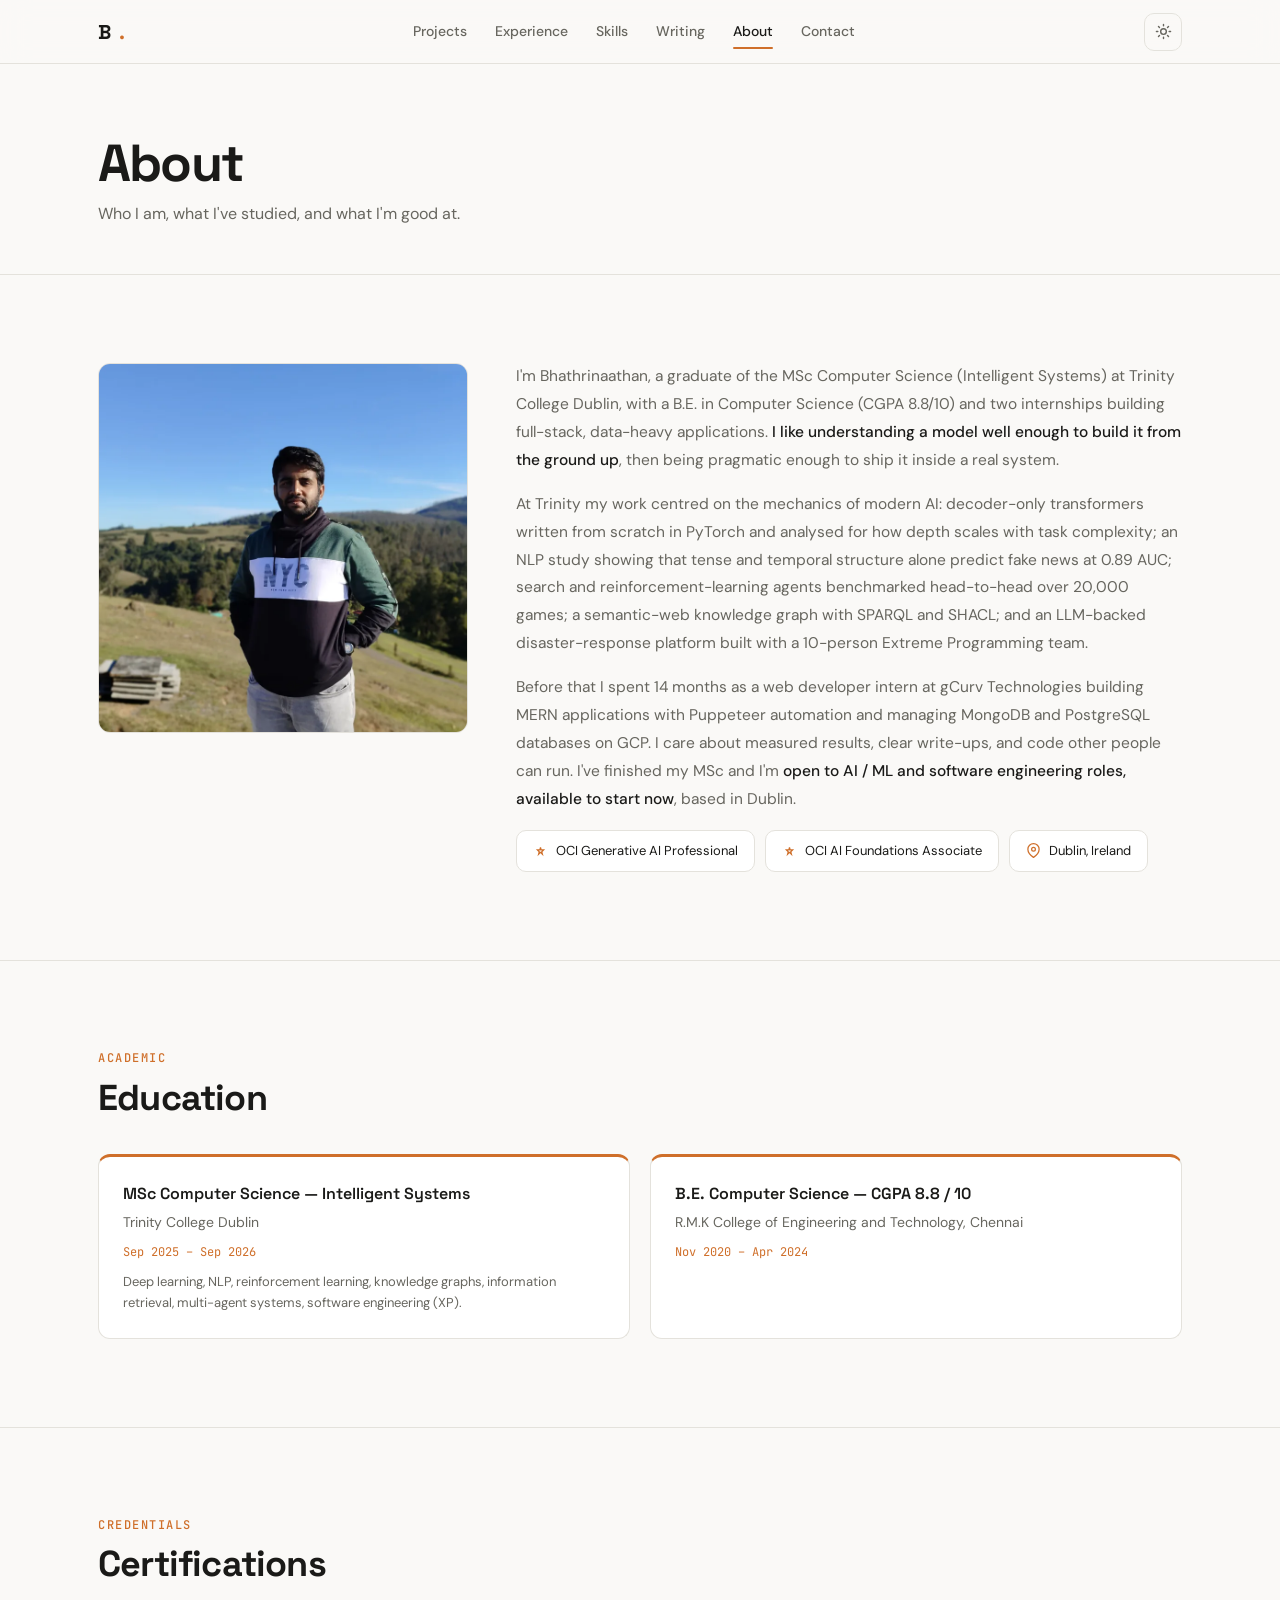
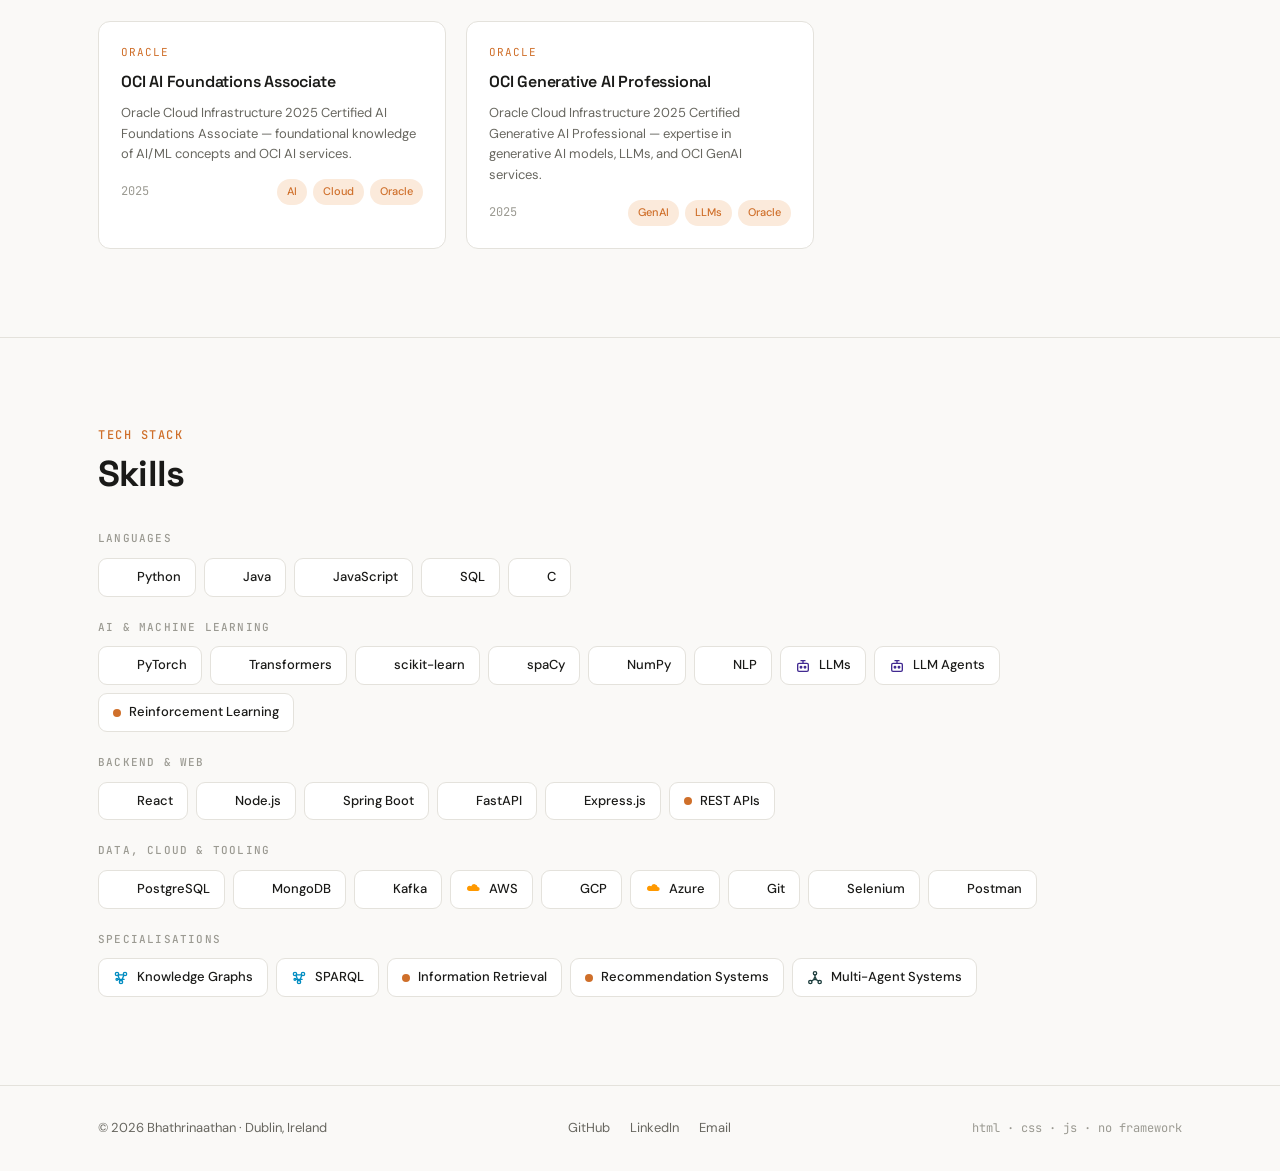
==== commit a96520b7: "Graduate status, work rights, LinkedIn URL, corrected project entries; fix project filter" ====
--- a/about.html
+++ b/about.html
@@ -4,12 +4,12 @@
 <meta charset="UTF-8">
 <meta name="viewport" content="width=device-width, initial-scale=1.0">
 <title>About — Bhathrinaathan</title>
-<meta name="description" content="About Bhathrinaathan Muthuramalingam — AI / ML engineer and MSc Computer Science (Intelligent Systems) student at Trinity College Dublin.">
+<meta name="description" content="About Bhathrinaathan Muthuramalingam — AI / ML engineer and MSc Computer Science (Intelligent Systems) graduate of Trinity College Dublin.">
 <link rel="canonical" href="https://bhathrinaathan.github.io/about.html">
 <meta name="theme-color" content="#faf9f7">
 <meta property="og:type" content="website">
 <meta property="og:title" content="About — Bhathrinaathan">
-<meta property="og:description" content="About Bhathrinaathan Muthuramalingam — AI / ML engineer and MSc Computer Science (Intelligent Systems) student at Trinity College Dublin.">
+<meta property="og:description" content="About Bhathrinaathan Muthuramalingam — AI / ML engineer and MSc Computer Science (Intelligent Systems) graduate of Trinity College Dublin.">
 <meta property="og:url" content="https://bhathrinaathan.github.io/about.html">
 <meta property="og:image" content="https://bhathrinaathan.github.io/assets/og-image.png">
 <meta name="twitter:card" content="summary_large_image">
@@ -18,7 +18,7 @@
 <link rel="preconnect" href="https://fonts.googleapis.com">
 <link rel="preconnect" href="https://fonts.gstatic.com" crossorigin>
 <link rel="stylesheet" href="https://fonts.googleapis.com/css2?family=DM+Sans:ital,opsz,wght@0,9..40,400;0,9..40,500;0,9..40,600;1,9..40,400&family=JetBrains+Mono:wght@400;500&family=Space+Grotesk:wght@500;600;700&display=swap">
-<link rel="stylesheet" href="styles.css?v=20261116b">
+<link rel="stylesheet" href="styles.css?v=20261116c">
 </head>
 <body>
 <nav class="nav" id="nav" aria-label="Primary">
@@ -58,22 +58,22 @@
     </div>
     <div class="about-text fade-up">
       <p>
-        I'm Bhathrinaathan, an MSc Computer Science (Intelligent Systems) student at Trinity College Dublin with a B.E. in
-        Computer Science (CGPA 8.8/10) and a year of industry experience building full-stack, data-heavy applications.
+        I'm Bhathrinaathan, a graduate of the MSc Computer Science (Intelligent Systems) at Trinity College Dublin, with a B.E. in
+        Computer Science (CGPA 8.8/10) and two internships building full-stack, data-heavy applications.
         <strong>I like understanding a model well enough to build it from the ground up</strong>, then being pragmatic enough
         to ship it inside a real system.
       </p>
       <p>
-        At Trinity my work has centred on the mechanics of modern AI: decoder-only transformers written from scratch in PyTorch
+        At Trinity my work centred on the mechanics of modern AI: decoder-only transformers written from scratch in PyTorch
         and analysed for how depth scales with task complexity; an NLP study showing that tense and temporal structure alone
         predict fake news at 0.89 AUC; search and reinforcement-learning agents benchmarked head-to-head over 20,000 games;
         a semantic-web knowledge graph with SPARQL and SHACL; and an LLM-backed disaster-response platform built with a 10-person
         Extreme Programming team.
       </p>
       <p>
-        Before that I spent a year at gCurv Technologies building MERN applications with Puppeteer automation and managing
+        Before that I spent 14 months as a web developer intern at gCurv Technologies building MERN applications with Puppeteer automation and managing
         MongoDB and PostgreSQL databases on GCP. I care about measured results, clear write-ups, and code other people can run.
-        I'm <strong>open to AI / ML engineering roles from 2026</strong>, in Ireland or remote.
+        I've finished my MSc and I'm <strong>open to AI / ML and software engineering roles, available to start now</strong>, based in Dublin.
       </p>
       <div class="about-facts">
         <span class="fact"><svg fill="none" stroke="currentColor" stroke-width="2" viewBox="0 0 24 24" aria-hidden="true"><path d="M12 15l-3 3 1-4-3-3h4L12 7l1 4h4l-3 3 1 4z"/></svg>OCI Generative AI Professional</span>
@@ -91,7 +91,7 @@
       <div class="edu-card">
         <div class="edu-degree">MSc Computer Science — Intelligent Systems</div>
         <div class="edu-school">Trinity College Dublin</div>
-        <div class="edu-date">Sep 2025 – 2026</div>
+        <div class="edu-date">Sep 2025 – Sep 2026</div>
         <div class="edu-note">Deep learning, NLP, reinforcement learning, knowledge graphs, information retrieval, multi-agent systems, software engineering (XP).</div>
       </div>
       <div class="edu-card">
@@ -123,7 +123,7 @@
     <span>© 2026 Bhathrinaathan · Dublin, Ireland</span>
     <div class="footer-links">
       <a href="https://github.com/Bhathrinaathan" target="_blank" rel="noopener">GitHub</a>
-      <a href="https://linkedin.com/in/bhathrinaathan-muthuramalingam" target="_blank" rel="noopener">LinkedIn</a>
+      <a href="https://linkedin.com/in/bhathrinaathan" target="_blank" rel="noopener">LinkedIn</a>
       <a href="mailto:bhathrinaathan@gmail.com">Email</a>
     </div>
     <span class="mono">html · css · js · no framework</span>
--- a/styles.css
+++ b/styles.css
@@ -102,6 +102,7 @@
 button { font: inherit; color: inherit; background: none; border: 0; cursor: pointer; }
 ::selection { background: var(--sel); }
 :focus-visible { outline: 2px solid var(--accent); outline-offset: 3px; border-radius: 4px; }
+[hidden] { display: none !important; }
 .sr-only { position: absolute; width: 1px; height: 1px; overflow: hidden; clip: rect(0 0 0 0); white-space: nowrap; }
 
 /* ── Layout helpers ── */
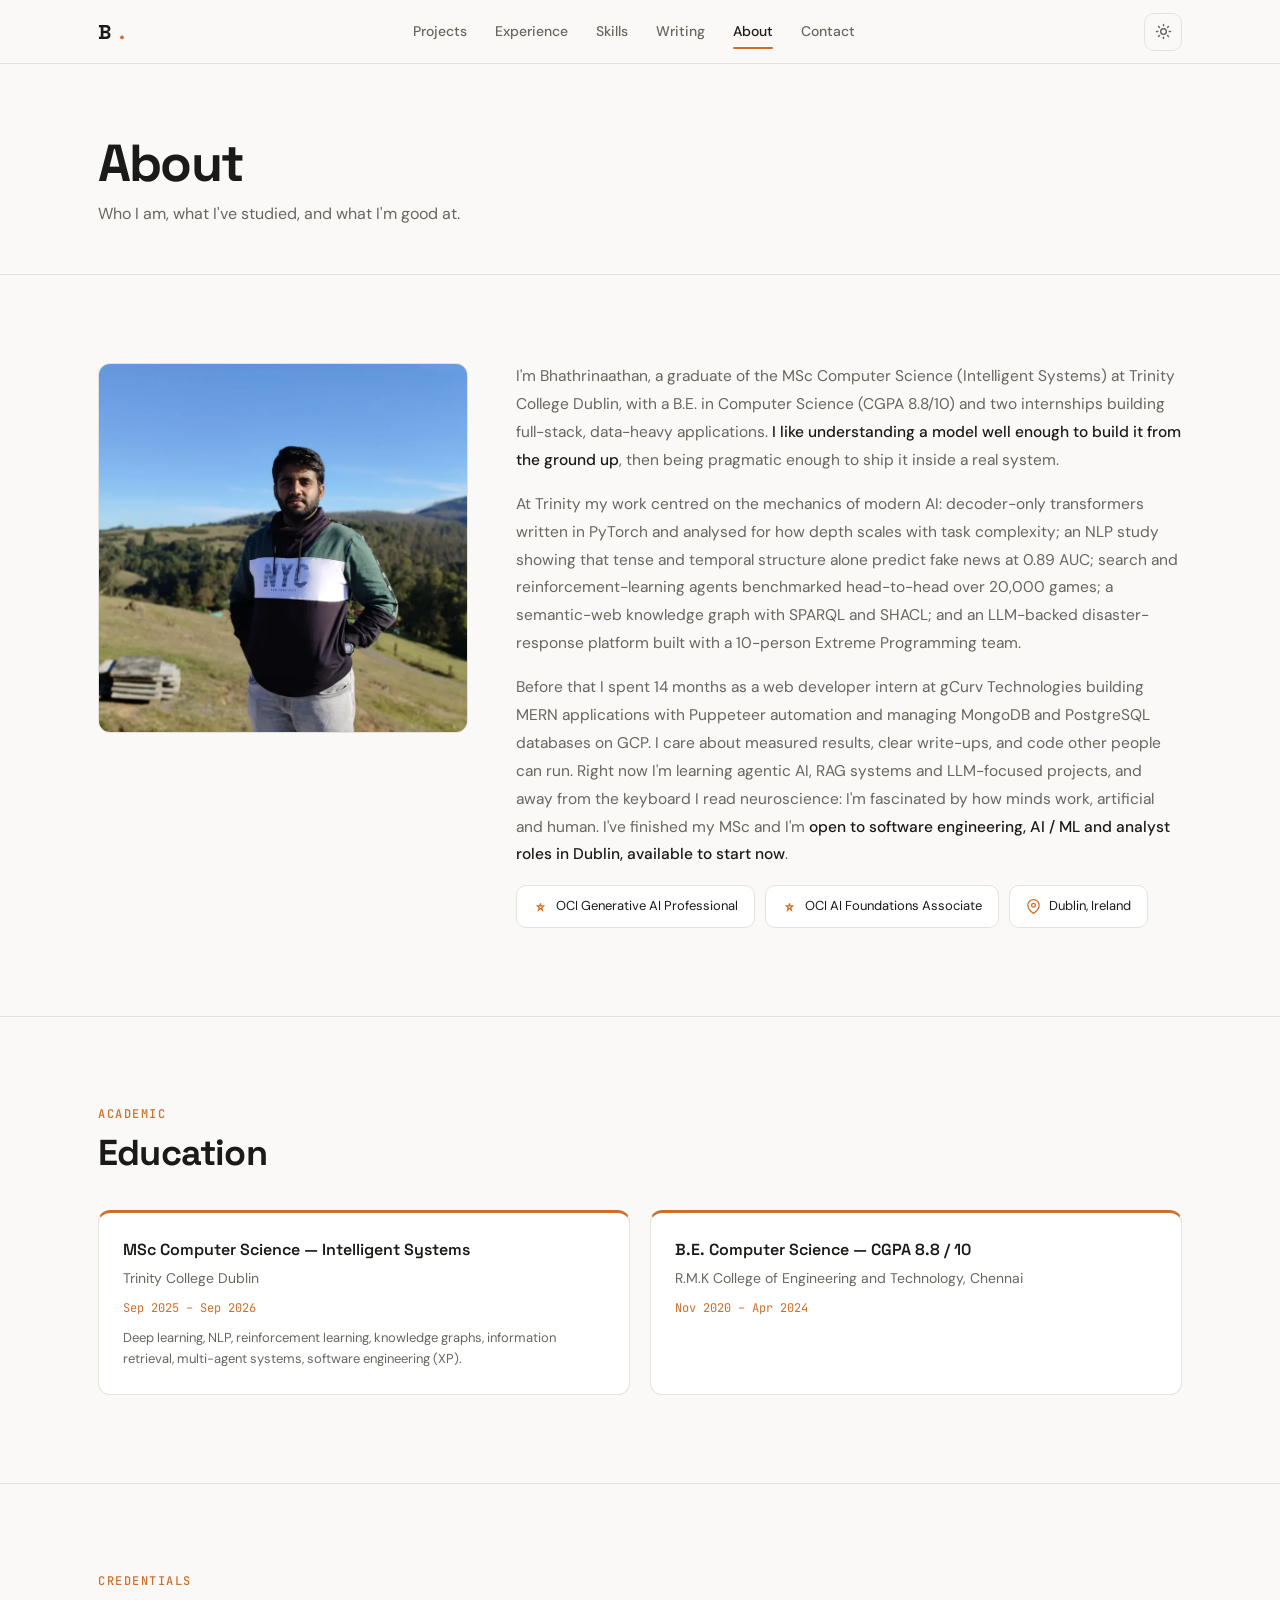
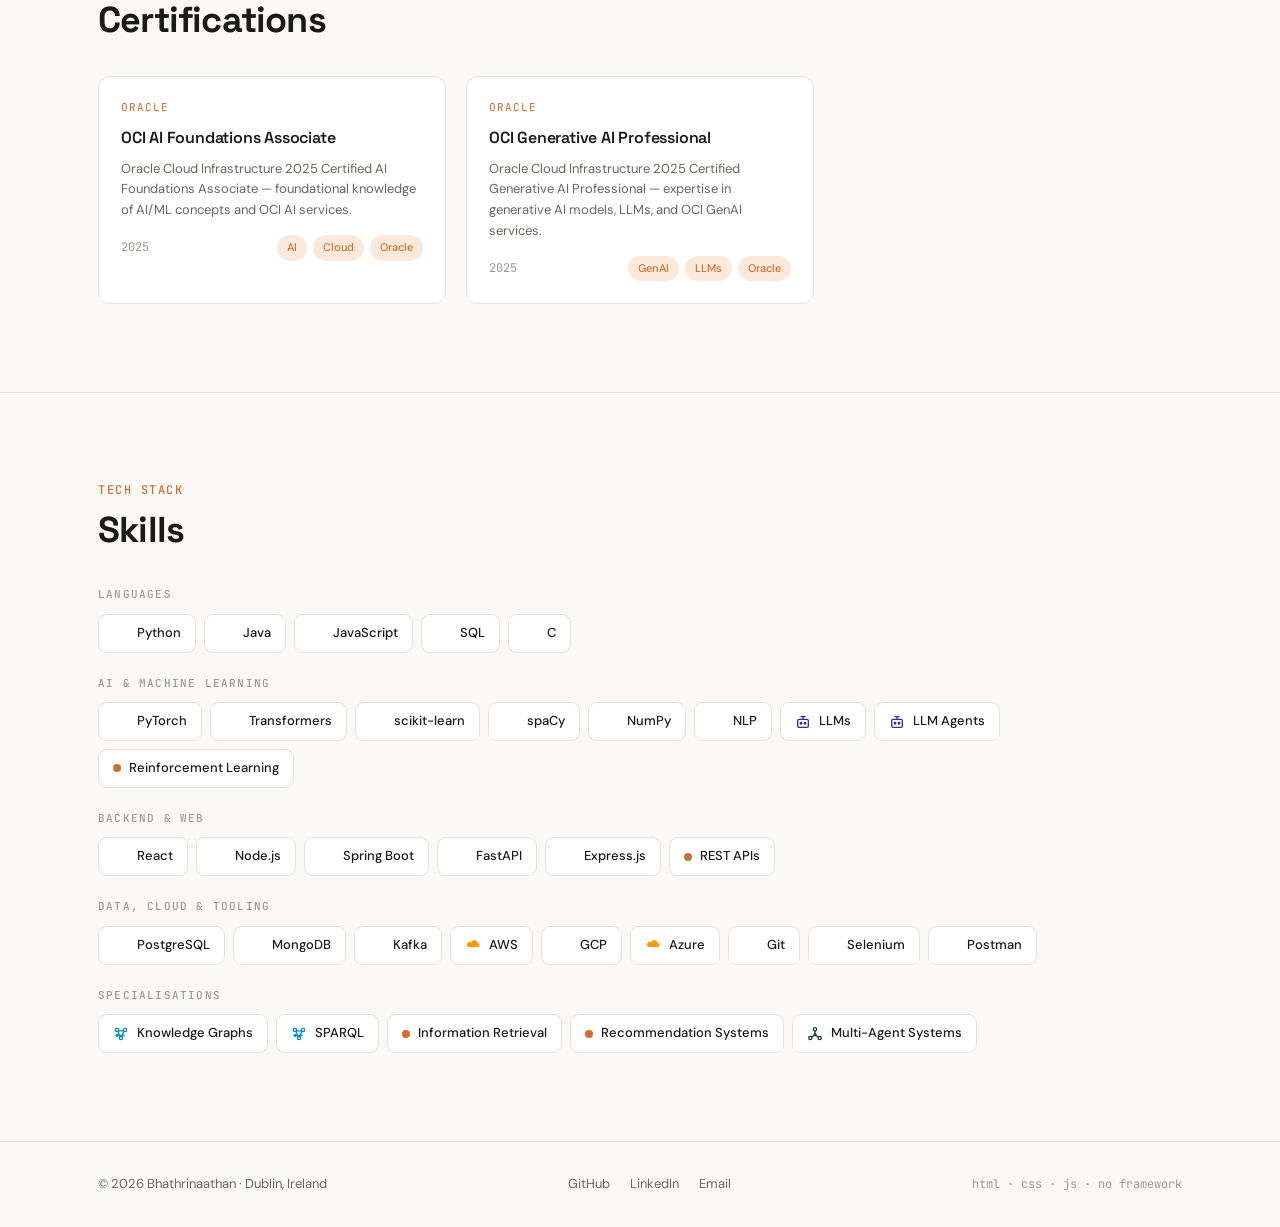
==== commit a2e7ee10: "Simplify hero positioning, add interests and current focus, themed favicon and share image, name Gro" ====
--- a/about.html
+++ b/about.html
@@ -4,21 +4,21 @@
 <meta charset="UTF-8">
 <meta name="viewport" content="width=device-width, initial-scale=1.0">
 <title>About — Bhathrinaathan</title>
-<meta name="description" content="About Bhathrinaathan Muthuramalingam — AI / ML engineer and MSc Computer Science (Intelligent Systems) graduate of Trinity College Dublin.">
+<meta name="description" content="About Bhathrinaathan Muthuramalingam — software engineer focused on AI and machine learning, MSc Computer Science (Intelligent Systems) graduate of Trinity College Dublin.">
 <link rel="canonical" href="https://bhathrinaathan.github.io/about.html">
 <meta name="theme-color" content="#faf9f7">
 <meta property="og:type" content="website">
 <meta property="og:title" content="About — Bhathrinaathan">
-<meta property="og:description" content="About Bhathrinaathan Muthuramalingam — AI / ML engineer and MSc Computer Science (Intelligent Systems) graduate of Trinity College Dublin.">
+<meta property="og:description" content="About Bhathrinaathan Muthuramalingam — software engineer focused on AI and machine learning, MSc Computer Science (Intelligent Systems) graduate of Trinity College Dublin.">
 <meta property="og:url" content="https://bhathrinaathan.github.io/about.html">
 <meta property="og:image" content="https://bhathrinaathan.github.io/assets/og-image.png">
 <meta name="twitter:card" content="summary_large_image">
-<link rel="icon" type="image/svg+xml" href="data:image/svg+xml,%3Csvg xmlns='http://www.w3.org/2000/svg' viewBox='0 0 32 32'%3E%3Crect width='32' height='32' rx='8' fill='%23E89849'/%3E%3Ctext x='16' y='22' text-anchor='middle' font-family='system-ui,sans-serif' font-size='20' font-weight='700' fill='white'%3EB%3C/text%3E%3C/svg%3E">
+<link rel="icon" type="image/svg+xml" href="data:image/svg+xml,%3Csvg xmlns='http://www.w3.org/2000/svg' viewBox='0 0 32 32'%3E%3Crect width='32' height='32' rx='8' fill='%231a1a19'/%3E%3Ctext x='14' y='23' text-anchor='middle' font-family='system-ui,sans-serif' font-size='21' font-weight='700' fill='%23ecebe6'%3EB%3C/text%3E%3Ccircle cx='24.5' cy='21.5' r='2.6' fill='%23f0a055'/%3E%3C/svg%3E">
 <script>(function(){try{var t=localStorage.getItem('theme');if(t)document.documentElement.setAttribute('data-theme',t)}catch(e){}})();</script>
 <link rel="preconnect" href="https://fonts.googleapis.com">
 <link rel="preconnect" href="https://fonts.gstatic.com" crossorigin>
 <link rel="stylesheet" href="https://fonts.googleapis.com/css2?family=DM+Sans:ital,opsz,wght@0,9..40,400;0,9..40,500;0,9..40,600;1,9..40,400&family=JetBrains+Mono:wght@400;500&family=Space+Grotesk:wght@500;600;700&display=swap">
-<link rel="stylesheet" href="styles.css?v=20261116c">
+<link rel="stylesheet" href="styles.css?v=20261116d">
 </head>
 <body>
 <nav class="nav" id="nav" aria-label="Primary">
@@ -64,7 +64,7 @@
         to ship it inside a real system.
       </p>
       <p>
-        At Trinity my work centred on the mechanics of modern AI: decoder-only transformers written from scratch in PyTorch
+        At Trinity my work centred on the mechanics of modern AI: decoder-only transformers written in PyTorch
         and analysed for how depth scales with task complexity; an NLP study showing that tense and temporal structure alone
         predict fake news at 0.89 AUC; search and reinforcement-learning agents benchmarked head-to-head over 20,000 games;
         a semantic-web knowledge graph with SPARQL and SHACL; and an LLM-backed disaster-response platform built with a 10-person
@@ -73,7 +73,8 @@
       <p>
         Before that I spent 14 months as a web developer intern at gCurv Technologies building MERN applications with Puppeteer automation and managing
         MongoDB and PostgreSQL databases on GCP. I care about measured results, clear write-ups, and code other people can run.
-        I've finished my MSc and I'm <strong>open to AI / ML and software engineering roles, available to start now</strong>, based in Dublin.
+        Right now I'm learning agentic AI, RAG systems and LLM-focused projects, and away from the keyboard I read neuroscience: I'm fascinated by how minds work, artificial and human.
+        I've finished my MSc and I'm <strong>open to software engineering, AI / ML and analyst roles in Dublin, available to start now</strong>.
       </p>
       <div class="about-facts">
         <span class="fact"><svg fill="none" stroke="currentColor" stroke-width="2" viewBox="0 0 24 24" aria-hidden="true"><path d="M12 15l-3 3 1-4-3-3h4L12 7l1 4h4l-3 3 1 4z"/></svg>OCI Generative AI Professional</span>
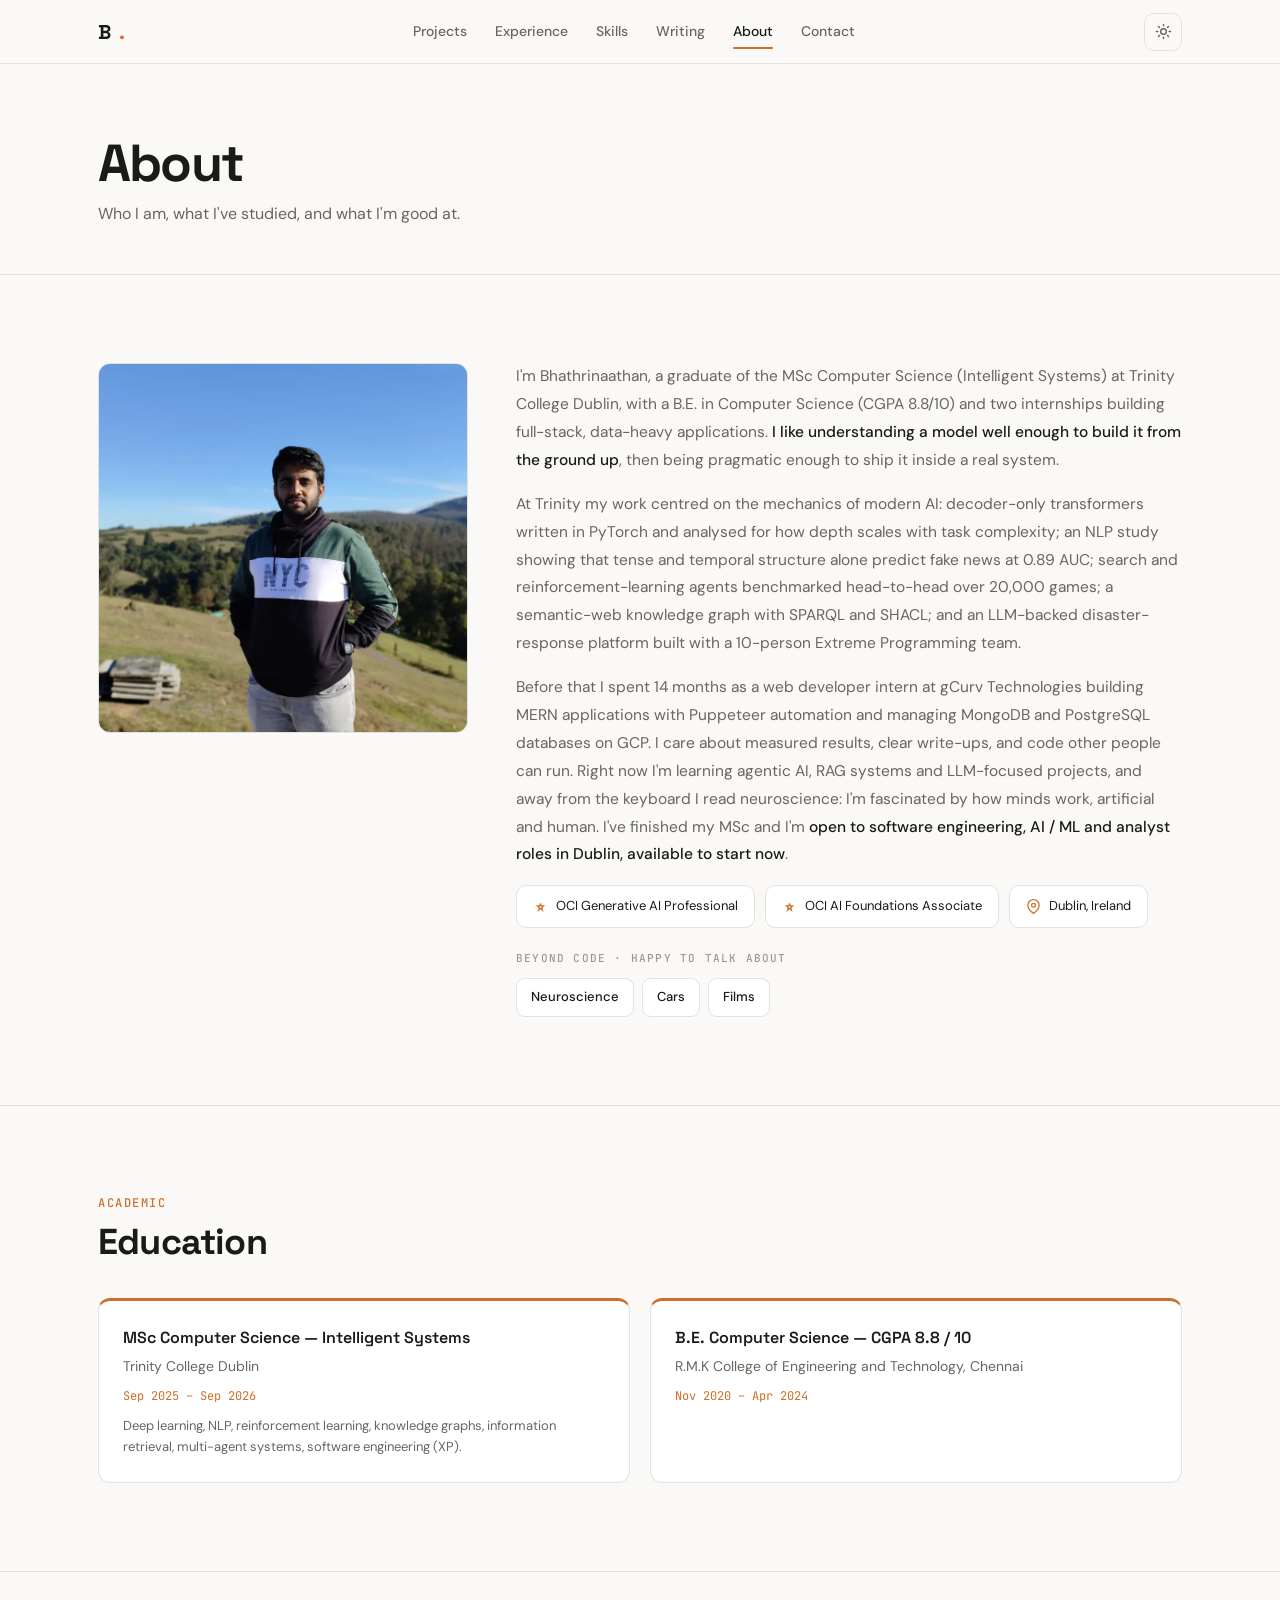
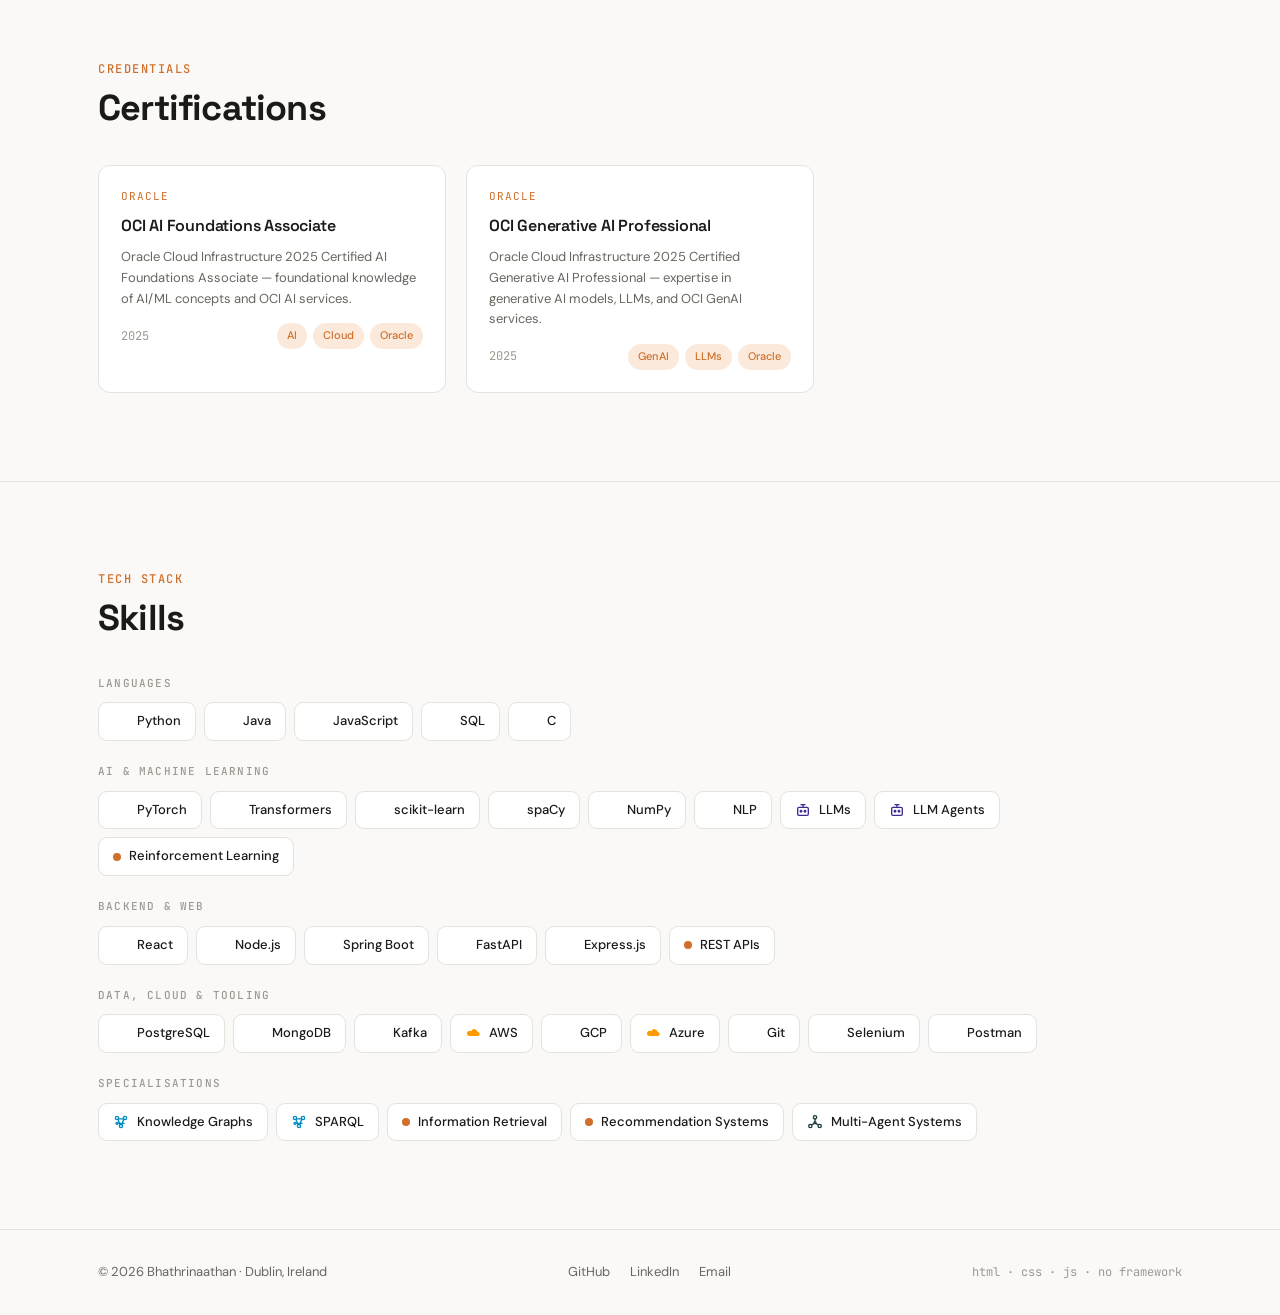
==== commit 5e9d52ac: "Add beyond-code interests" ====
--- a/about.html
+++ b/about.html
@@ -18,7 +18,7 @@
 <link rel="preconnect" href="https://fonts.googleapis.com">
 <link rel="preconnect" href="https://fonts.gstatic.com" crossorigin>
 <link rel="stylesheet" href="https://fonts.googleapis.com/css2?family=DM+Sans:ital,opsz,wght@0,9..40,400;0,9..40,500;0,9..40,600;1,9..40,400&family=JetBrains+Mono:wght@400;500&family=Space+Grotesk:wght@500;600;700&display=swap">
-<link rel="stylesheet" href="styles.css?v=20261116d">
+<link rel="stylesheet" href="styles.css?v=20261116e">
 </head>
 <body>
 <nav class="nav" id="nav" aria-label="Primary">
@@ -80,6 +80,10 @@
         <span class="fact"><svg fill="none" stroke="currentColor" stroke-width="2" viewBox="0 0 24 24" aria-hidden="true"><path d="M12 15l-3 3 1-4-3-3h4L12 7l1 4h4l-3 3 1 4z"/></svg>OCI Generative AI Professional</span>
         <span class="fact"><svg fill="none" stroke="currentColor" stroke-width="2" viewBox="0 0 24 24" aria-hidden="true"><path d="M12 15l-3 3 1-4-3-3h4L12 7l1 4h4l-3 3 1 4z"/></svg>OCI AI Foundations Associate</span>
         <span class="fact"><svg fill="none" stroke="currentColor" stroke-width="2" viewBox="0 0 24 24" aria-hidden="true"><path d="M21 10c0 7-9 13-9 13s-9-6-9-13a9 9 0 0118 0z"/><circle cx="12" cy="10" r="3"/></svg>Dublin, Ireland</span>
+      </div>
+      <div class="about-interests">
+        <div class="skills-group-label">Beyond code · happy to talk about</div>
+        <div class="skills-grid"><span class="skill-chip">Neuroscience</span><span class="skill-chip">Cars</span><span class="skill-chip">Films</span></div>
       </div>
     </div>
   </div>
--- a/styles.css
+++ b/styles.css
@@ -439,6 +439,7 @@
   background: var(--bg-card); border: 1px solid var(--border); border-radius: 10px; font-size: 13px;
 }
 .fact svg { width: 15px; height: 15px; color: var(--accent); }
+.about-interests { margin-top: 22px; }
 
 /* ── Contact ── */
 .contact-grid { display: grid; grid-template-columns: 1fr 1fr; gap: 48px; align-items: start; }
